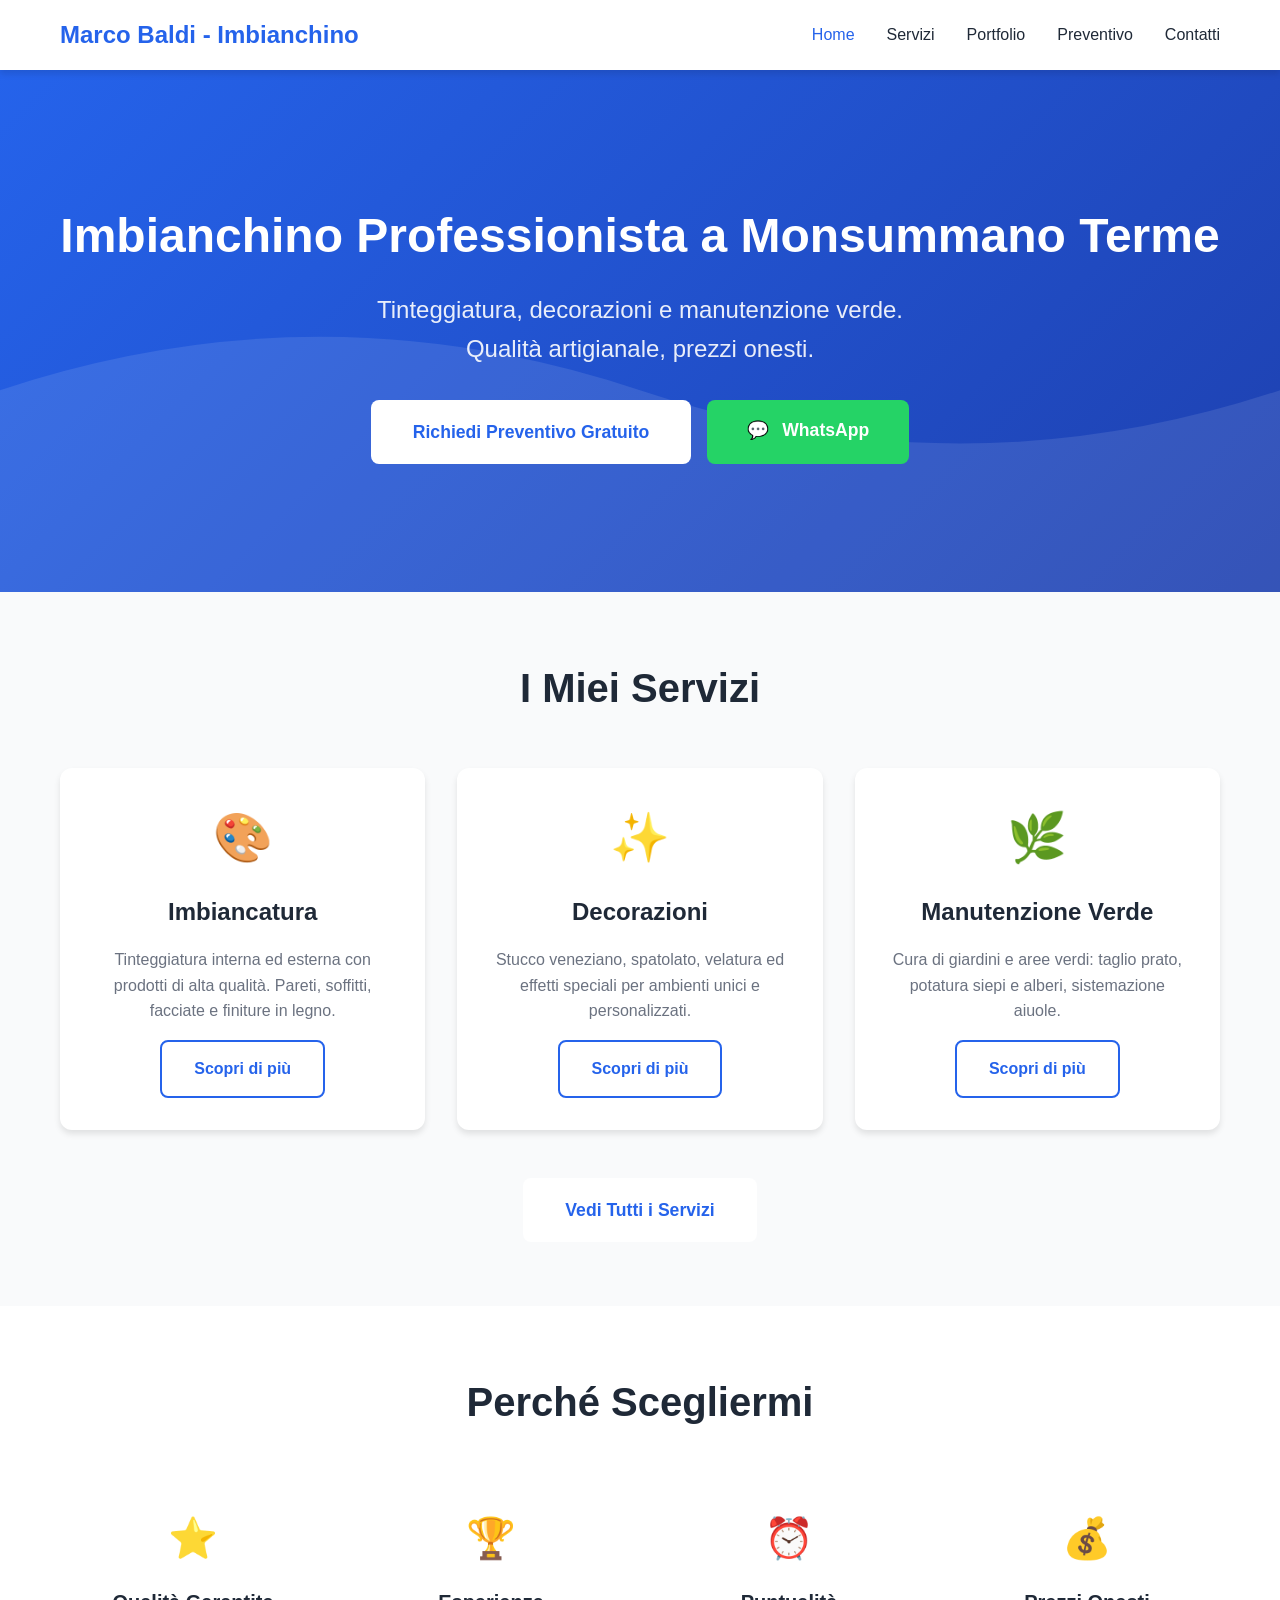
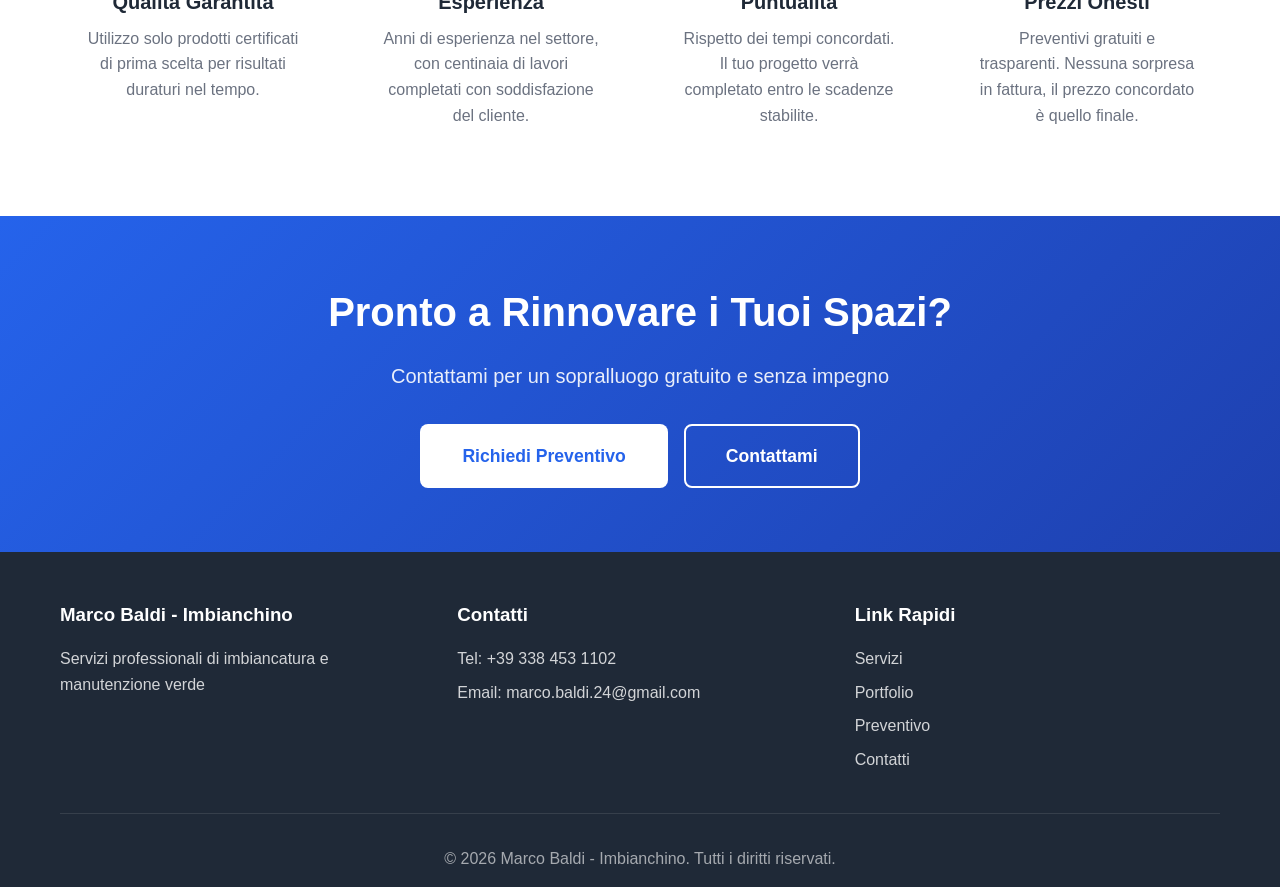
==== index.html @ b28af9c4 "Add files via upload" ====
<!DOCTYPE html>
<html lang="it">
<head>
    <script async src="https://www.googletagmanager.com/gtag/js?id=G-X4EQ93HGVP"></script>
    <script>
        window.dataLayer = window.dataLayer || [];
        function gtag(){dataLayer.push(arguments);}
        gtag('js', new Date());
        gtag('config', 'G-X4EQ93HGVP');
    </script>
    <meta charset="UTF-8">
    <meta name="viewport" content="width=device-width, initial-scale=1.0">
    <title>Marco Baldi - Imbianchino Professionista | Monsummano Terme</title>
    <meta name="description" content="Imbianchino professionista a Monsummano Terme e provincia di Pistoia. Tinteggiatura, decorazioni e manutenzione verde. Preventivo gratuito.">
    <link rel="stylesheet" href="style.css">
</head>
<body>
    <!-- Header/Navbar -->
    <header class="header">
        <nav class="navbar">
            <div class="container">
                <div class="nav-brand">
                    <h1>Marco Baldi - Imbianchino</h1>
                </div>
                <button class="nav-toggle" id="navToggle">
                    <span></span>
                    <span></span>
                    <span></span>
                </button>
                <ul class="nav-menu" id="navMenu">
                    <li><a href="index.html" class="active">Home</a></li>
                    <li><a href="servizi.html">Servizi</a></li>
                    <li><a href="portfolio.html">Portfolio</a></li>
                    <li><a href="preventivo.html">Preventivo</a></li>
                    <li><a href="contatti.html">Contatti</a></li>
                </ul>
            </div>
        </nav>
    </header>

    <!-- Hero Section -->
    <section class="hero">
        <div class="hero-overlay"></div>
        <div class="container">
            <div class="hero-content">
                <h1 class="hero-title">Imbianchino Professionista a Monsummano Terme</h1>
                <p class="hero-subtitle">Tinteggiatura, decorazioni e manutenzione verde.<br>Qualità artigianale, prezzi onesti.</p>
                <div class="hero-buttons">
                    <a href="preventivo.html" class="btn btn-primary btn-large">Richiedi Preventivo Gratuito</a>
                    <a href="https://wa.me/393384531102" class="btn btn-whatsapp btn-large" target="_blank">
                        <span class="whatsapp-icon">💬</span> WhatsApp
                    </a>
                </div>
            </div>
        </div>
    </section>

    <!-- Services Preview -->
    <section class="services-preview">
        <div class="container">
            <h2 class="section-title">I Miei Servizi</h2>
            <div class="services-grid">
                <div class="service-card">
                    <div class="service-icon">🎨</div>
                    <h3>Imbiancatura</h3>
                    <p>Tinteggiatura interna ed esterna con prodotti di alta qualità. Pareti, soffitti, facciate e finiture in legno.</p>
                    <a href="servizi.html#imbiancatura" class="btn btn-outline" style="margin-top: 1rem;">Scopri di più</a>
                </div>
                <div class="service-card">
                    <div class="service-icon">✨</div>
                    <h3>Decorazioni</h3>
                    <p>Stucco veneziano, spatolato, velatura ed effetti speciali per ambienti unici e personalizzati.</p>
                    <a href="servizi.html#decorazioni" class="btn btn-outline" style="margin-top: 1rem;">Scopri di più</a>
                </div>
                <div class="service-card">
                    <div class="service-icon">🌿</div>
                    <h3>Manutenzione Verde</h3>
                    <p>Cura di giardini e aree verdi: taglio prato, potatura siepi e alberi, sistemazione aiuole.</p>
                    <a href="servizi.html#verde" class="btn btn-outline" style="margin-top: 1rem;">Scopri di più</a>
                </div>
            </div>
            <div class="text-center">
                <a href="servizi.html" class="btn btn-primary btn-large">Vedi Tutti i Servizi</a>
            </div>
        </div>
    </section>

    <!-- Features / Perché Scegliermi -->
    <section>
        <div class="container">
            <h2 class="section-title">Perché Scegliermi</h2>
            <div class="features-grid">
                <div class="feature">
                    <div class="feature-icon">⭐</div>
                    <h3>Qualità Garantita</h3>
                    <p>Utilizzo solo prodotti certificati di prima scelta per risultati duraturi nel tempo.</p>
                </div>
                <div class="feature">
                    <div class="feature-icon">🏆</div>
                    <h3>Esperienza</h3>
                    <p>Anni di esperienza nel settore, con centinaia di lavori completati con soddisfazione del cliente.</p>
                </div>
                <div class="feature">
                    <div class="feature-icon">⏰</div>
                    <h3>Puntualità</h3>
                    <p>Rispetto dei tempi concordati. Il tuo progetto verrà completato entro le scadenze stabilite.</p>
                </div>
                <div class="feature">
                    <div class="feature-icon">💰</div>
                    <h3>Prezzi Onesti</h3>
                    <p>Preventivi gratuiti e trasparenti. Nessuna sorpresa in fattura, il prezzo concordato è quello finale.</p>
                </div>
            </div>
        </div>
    </section>

    <!-- CTA Section -->
    <section class="cta">
        <div class="container">
            <h2>Pronto a Rinnovare i Tuoi Spazi?</h2>
            <p>Contattami per un sopralluogo gratuito e senza impegno</p>
            <div class="cta-buttons">
                <a href="preventivo.html" class="btn btn-primary btn-large">Richiedi Preventivo</a>
                <a href="contatti.html" class="btn btn-secondary btn-large">Contattami</a>
            </div>
        </div>
    </section>

    <!-- Footer -->
    <footer class="footer">
        <div class="container">
            <div class="footer-content">
                <div class="footer-section">
                    <h3>Marco Baldi - Imbianchino</h3>
                    <p>Servizi professionali di imbiancatura e manutenzione verde</p>
                </div>
                <div class="footer-section">
                    <h3>Contatti</h3>
                    <p>Tel: <a href="tel:+393384531102">+39 338 453 1102</a></p>
                    <p>Email: <a href="mailto:marco.baldi.24@gmail.com">marco.baldi.24@gmail.com</a></p>
                </div>
                <div class="footer-section">
                    <h3>Link Rapidi</h3>
                    <ul>
                        <li><a href="servizi.html">Servizi</a></li>
                        <li><a href="portfolio.html">Portfolio</a></li>
                        <li><a href="preventivo.html">Preventivo</a></li>
                        <li><a href="contatti.html">Contatti</a></li>
                    </ul>
                </div>
            </div>
            <div class="footer-bottom">
                <p>&copy; 2026 Marco Baldi - Imbianchino. Tutti i diritti riservati.</p>
            </div>
        </div>
    </footer>

    <script src="script.js"></script>
</body>
</html>
---- style.css ----
/* Reset e Base */
* {
    margin: 0;
    padding: 0;
    box-sizing: border-box;
}

:root {
    --primary-color: #2563eb;
    --secondary-color: #10b981;
    --dark: #1f2937;
    --light: #f9fafb;
    --gray: #6b7280;
    --white: #ffffff;
    --shadow: 0 4px 6px rgba(0, 0, 0, 0.1);
    --shadow-lg: 0 10px 25px rgba(0, 0, 0, 0.15);
}

body {
    font-family: -apple-system, BlinkMacSystemFont, 'Segoe UI', Roboto, Oxygen, Ubuntu, Cantarell, sans-serif;
    line-height: 1.6;
    color: var(--dark);
    background-color: var(--white);
}

.container {
    max-width: 1200px;
    margin: 0 auto;
    padding: 0 20px;
}

/* Header & Navbar */
.header {
    background-color: var(--white);
    box-shadow: var(--shadow);
    position: sticky;
    top: 0;
    z-index: 1000;
}

.navbar {
    padding: 1rem 0;
}

.navbar .container {
    display: flex;
    justify-content: space-between;
    align-items: center;
}

.nav-brand h1 {
    font-size: 1.5rem;
    color: var(--primary-color);
}

.nav-menu {
    display: flex;
    list-style: none;
    gap: 2rem;
}

.nav-menu a {
    text-decoration: none;
    color: var(--dark);
    font-weight: 500;
    transition: color 0.3s;
}

.nav-menu a:hover,
.nav-menu a.active {
    color: var(--primary-color);
}

.nav-toggle {
    display: none;
    flex-direction: column;
    background: none;
    border: none;
    cursor: pointer;
    padding: 0;
}

.nav-toggle span {
    width: 25px;
    height: 3px;
    background-color: var(--dark);
    margin: 3px 0;
    transition: 0.3s;
}

/* Hero Section */
.hero {
    position: relative;
    background: linear-gradient(135deg, var(--primary-color) 0%, #1e40af 100%);
    color: var(--white);
    padding: 8rem 0;
    text-align: center;
}

.hero-overlay {
    position: absolute;
    top: 0;
    left: 0;
    right: 0;
    bottom: 0;
    background: url('data:image/svg+xml,<svg xmlns="http://www.w3.org/2000/svg" viewBox="0 0 1200 600"><path d="M0,300 Q300,200 600,300 T1200,300 L1200,600 L0,600 Z" fill="rgba(255,255,255,0.1)"/></svg>');
    background-size: cover;
}

.hero-content {
    position: relative;
    z-index: 1;
}

.hero-title {
    font-size: 3rem;
    margin-bottom: 1rem;
    font-weight: 700;
}

.hero-subtitle {
    font-size: 1.5rem;
    margin-bottom: 2rem;
    opacity: 0.9;
}

.hero-buttons {
    display: flex;
    gap: 1rem;
    justify-content: center;
    flex-wrap: wrap;
}

/* Buttons */
.btn {
    display: inline-block;
    padding: 0.875rem 2rem;
    border-radius: 8px;
    text-decoration: none;
    font-weight: 600;
    transition: all 0.3s;
    border: 2px solid transparent;
    cursor: pointer;
    font-size: 1rem;
}

.btn-primary {
    background-color: var(--white);
    color: var(--primary-color);
}

.btn-primary:hover {
    transform: translateY(-2px);
    box-shadow: var(--shadow-lg);
}

.btn-secondary {
    background-color: transparent;
    color: var(--white);
    border-color: var(--white);
}

.btn-secondary:hover {
    background-color: var(--white);
    color: var(--primary-color);
}

.btn-outline {
    background-color: transparent;
    color: var(--primary-color);
    border-color: var(--primary-color);
}

.btn-outline:hover {
    background-color: var(--primary-color);
    color: var(--white);
}

.btn-whatsapp {
    background-color: #25d366;
    color: var(--white);
    border: none;
}

.btn-whatsapp:hover {
    background-color: #20ba5a;
    transform: translateY(-2px);
}

.btn-large {
    padding: 1rem 2.5rem;
    font-size: 1.1rem;
}

.whatsapp-icon {
    margin-right: 0.5rem;
}

/* Sections */
section {
    padding: 4rem 0;
}

.section-title {
    text-align: center;
    font-size: 2.5rem;
    margin-bottom: 3rem;
    color: var(--dark);
}

/* Services Preview */
.services-preview {
    background-color: var(--light);
}

.services-grid {
    display: grid;
    grid-template-columns: repeat(auto-fit, minmax(280px, 1fr));
    gap: 2rem;
    margin-bottom: 3rem;
}

.service-card {
    background-color: var(--white);
    padding: 2rem;
    border-radius: 12px;
    text-align: center;
    box-shadow: var(--shadow);
    transition: transform 0.3s, box-shadow 0.3s;
}

.service-card:hover {
    transform: translateY(-5px);
    box-shadow: var(--shadow-lg);
}

.service-icon {
    font-size: 3rem;
    margin-bottom: 1rem;
}

.service-card h3 {
    font-size: 1.5rem;
    margin-bottom: 1rem;
    color: var(--dark);
}

.service-card p {
    color: var(--gray);
}

/* Features Grid */
.features-grid {
    display: grid;
    grid-template-columns: repeat(auto-fit, minmax(250px, 1fr));
    gap: 2rem;
}

.feature {
    text-align: center;
    padding: 1.5rem;
}

.feature-icon {
    font-size: 2.5rem;
    color: var(--secondary-color);
    margin-bottom: 1rem;
}

.feature h3 {
    font-size: 1.25rem;
    margin-bottom: 0.5rem;
}

.feature p {
    color: var(--gray);
}

/* CTA Section */
.cta {
    background: linear-gradient(135deg, var(--primary-color) 0%, #1e40af 100%);
    color: var(--white);
    text-align: center;
}

.cta h2 {
    font-size: 2.5rem;
    margin-bottom: 1rem;
}

.cta p {
    font-size: 1.25rem;
    margin-bottom: 2rem;
    opacity: 0.9;
}

.cta-buttons {
    display: flex;
    gap: 1rem;
    justify-content: center;
    flex-wrap: wrap;
}

/* Footer */
.footer {
    background-color: var(--dark);
    color: var(--white);
    padding: 3rem 0 1rem;
}

.footer-content {
    display: grid;
    grid-template-columns: repeat(auto-fit, minmax(250px, 1fr));
    gap: 2rem;
    margin-bottom: 2rem;
}

.footer-section h3 {
    margin-bottom: 1rem;
    color: var(--white);
}

.footer-section p {
    color: rgba(255, 255, 255, 0.8);
    margin-bottom: 0.5rem;
}

.footer-section a {
    color: rgba(255, 255, 255, 0.8);
    text-decoration: none;
    transition: color 0.3s;
}

.footer-section a:hover {
    color: var(--white);
}

.footer-section ul {
    list-style: none;
}

.footer-section ul li {
    margin-bottom: 0.5rem;
}

.footer-bottom {
    text-align: center;
    padding-top: 2rem;
    border-top: 1px solid rgba(255, 255, 255, 0.1);
    color: rgba(255, 255, 255, 0.6);
}

/* Utility Classes */
.text-center {
    text-align: center;
}

/* Responsive */
@media (max-width: 768px) {
    .nav-menu {
        position: fixed;
        left: -100%;
        top: 70px;
        flex-direction: column;
        background-color: var(--white);
        width: 100%;
        text-align: center;
        transition: 0.3s;
        box-shadow: var(--shadow);
        padding: 2rem 0;
    }

    .nav-menu.active {
        left: 0;
    }

    .nav-toggle {
        display: flex;
    }

    .hero-title {
        font-size: 2rem;
    }

    .hero-subtitle {
        font-size: 1.2rem;
    }

    .section-title {
        font-size: 2rem;
    }

    .hero {
        padding: 4rem 0;
    }

    .services-grid,
    .features-grid {
        grid-template-columns: 1fr;
    }
}
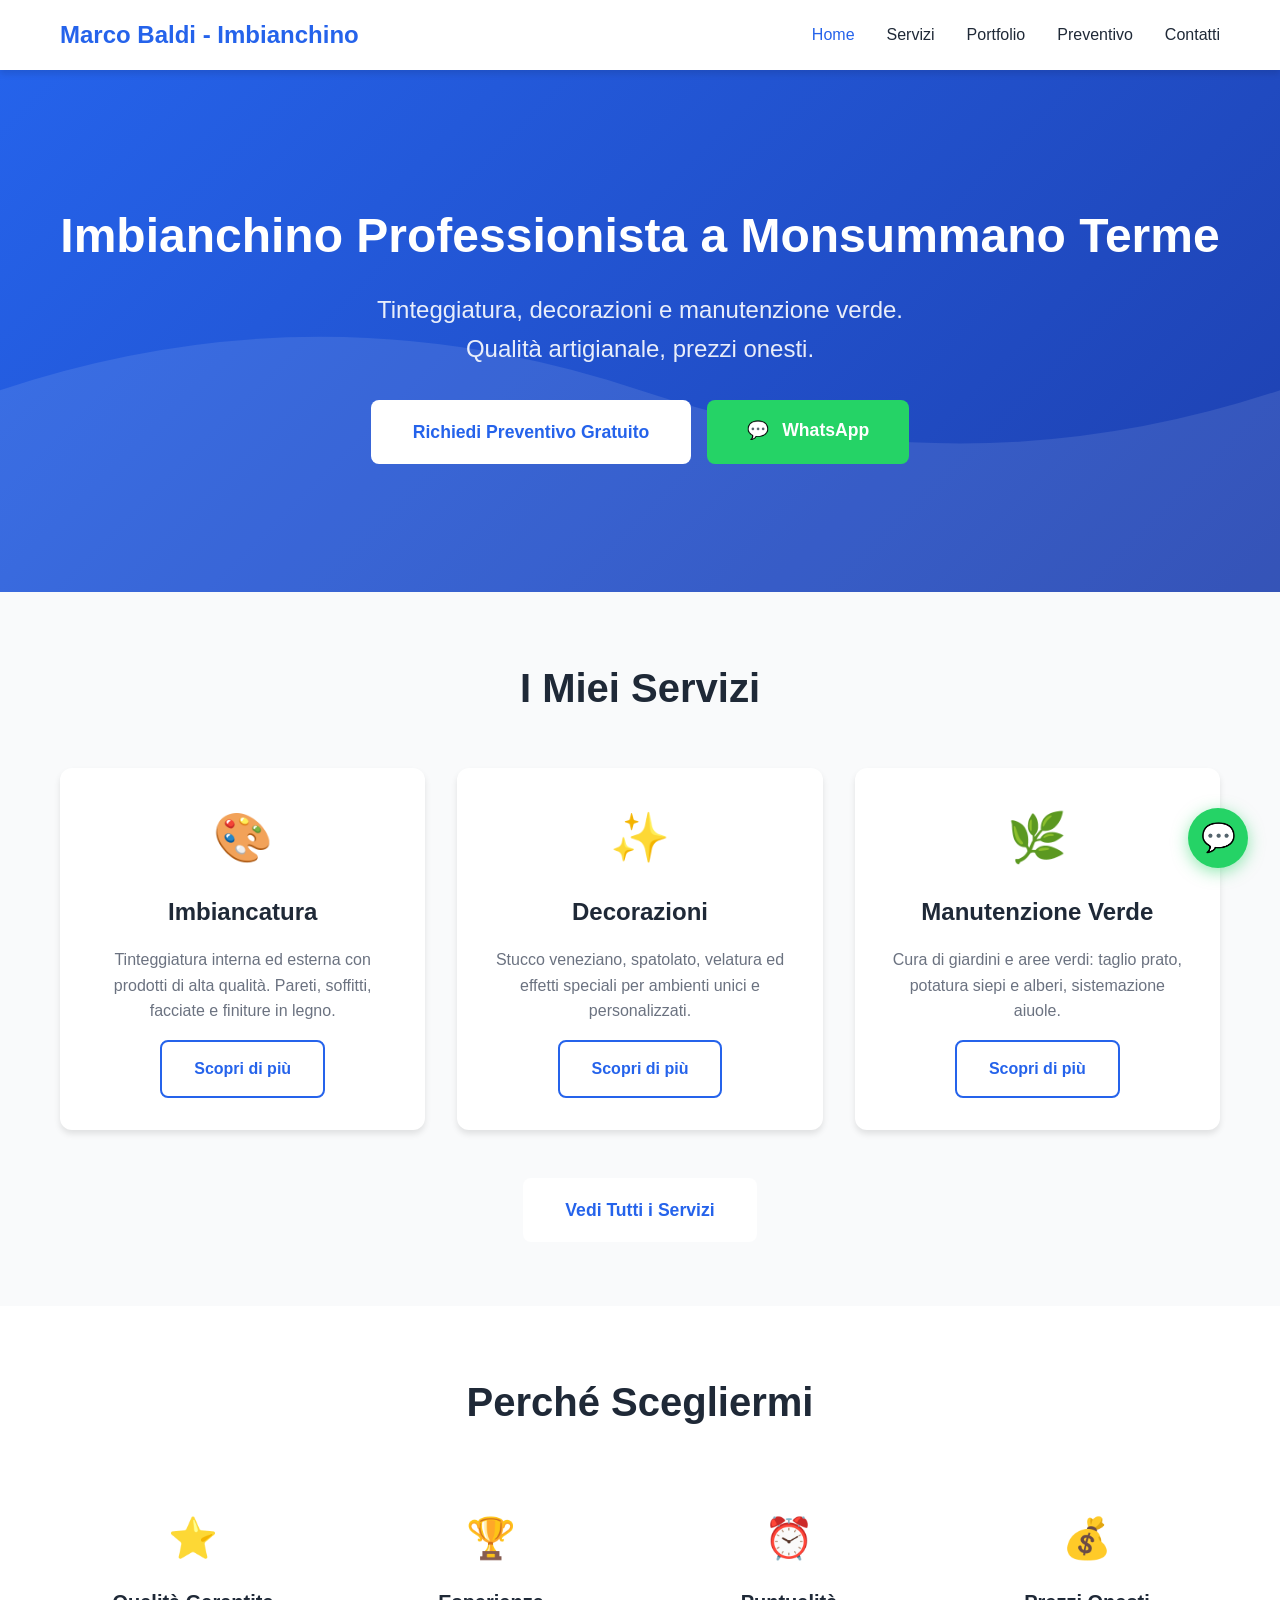
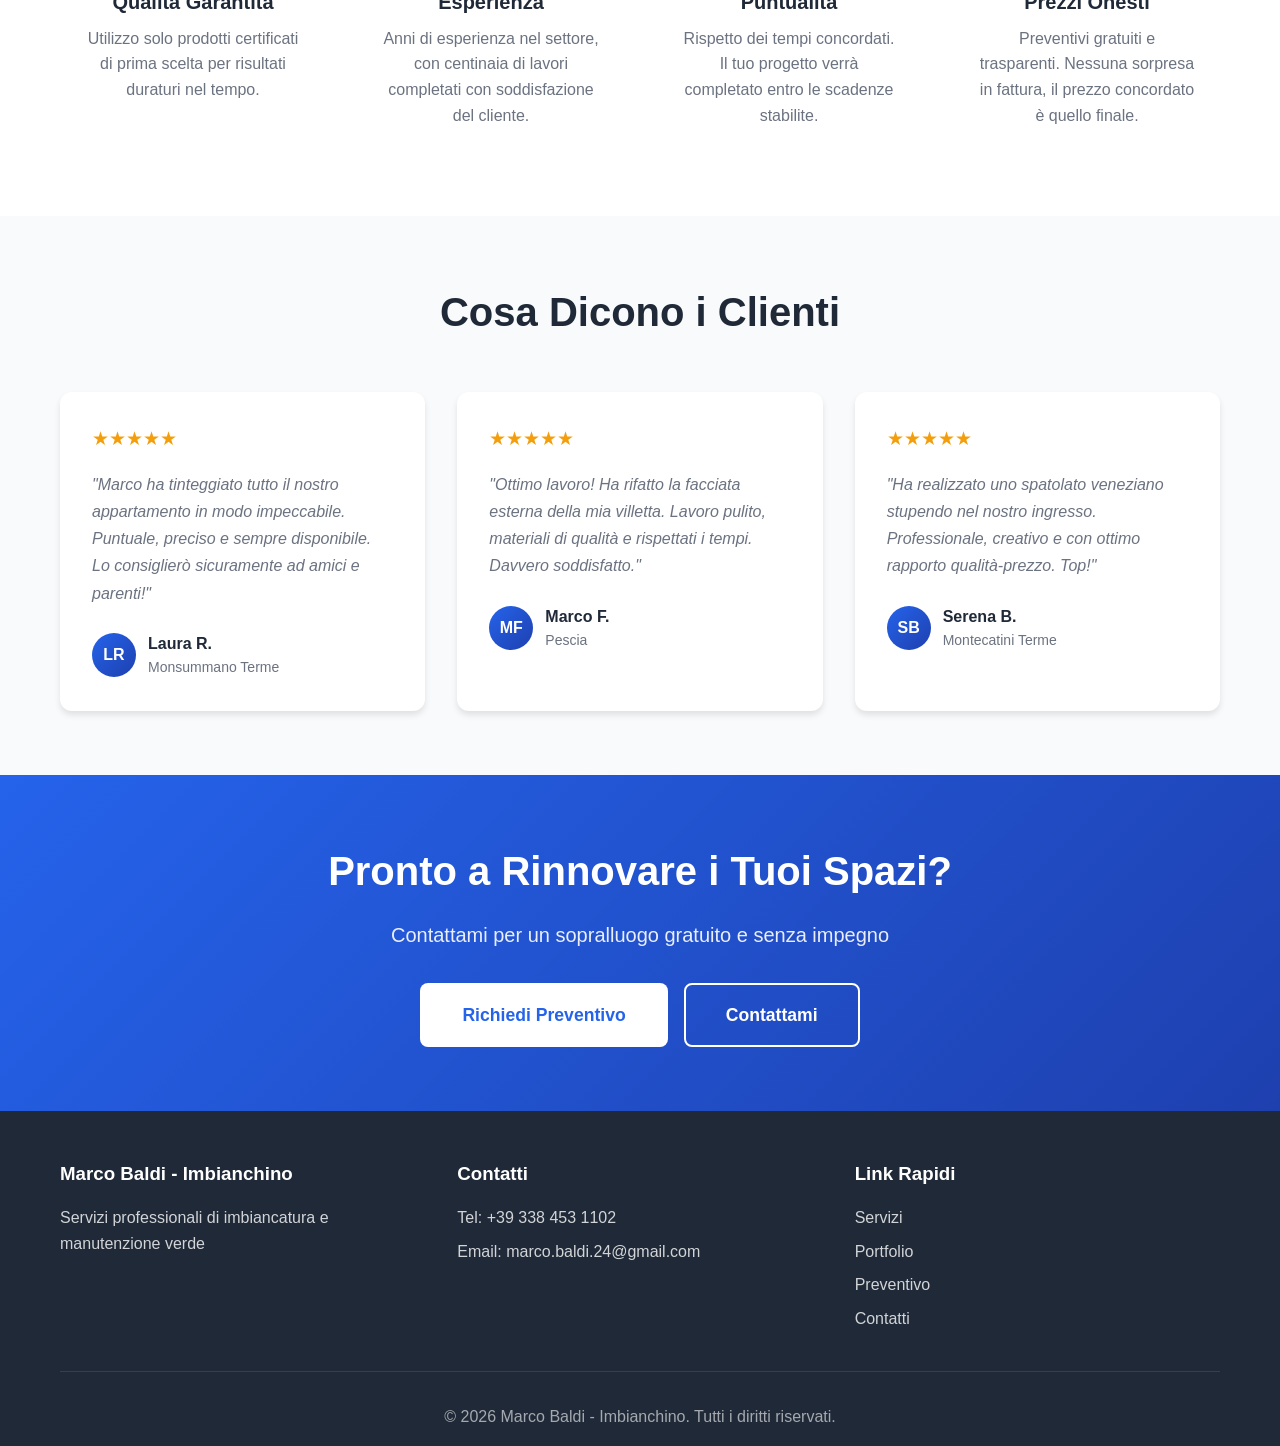
==== commit 2ce1d45f: "Improve code quality and implement website enhancements Co-authored-by: Mescal0 <8352988+Mescal0@use" ====
--- a/index.html
+++ b/index.html
@@ -8,16 +8,75 @@
         gtag('js', new Date());
         gtag('config', 'G-X4EQ93HGVP');
     </script>
+    <!-- Google Tag Manager -->
+    <script>(function(w,d,s,l,i){w[l]=w[l]||[];w[l].push({'gtm.start':
+    new Date().getTime(),event:'gtm.js'});var f=d.getElementsByTagName(s)[0],
+    j=d.createElement(s),dl=l!='dataLayer'?'&l='+l:'';j.async=true;j.src=
+    'https://www.googletagmanager.com/gtm.js?id='+i+dl;f.parentNode.insertBefore(j,f);
+    })(window,document,'script','dataLayer','GT-P8QQXMKH');</script>
+    <!-- End Google Tag Manager -->
     <meta charset="UTF-8">
     <meta name="viewport" content="width=device-width, initial-scale=1.0">
     <title>Marco Baldi - Imbianchino Professionista | Monsummano Terme</title>
     <meta name="description" content="Imbianchino professionista a Monsummano Terme e provincia di Pistoia. Tinteggiatura, decorazioni e manutenzione verde. Preventivo gratuito.">
+    <!-- Open Graph -->
+    <meta property="og:type" content="website">
+    <meta property="og:title" content="Marco Baldi - Imbianchino Professionista | Monsummano Terme">
+    <meta property="og:description" content="Imbianchino professionista a Monsummano Terme e provincia di Pistoia. Tinteggiatura, decorazioni e manutenzione verde. Preventivo gratuito.">
+    <meta property="og:url" content="https://marco-imbianchino.pages.dev/">
+    <meta property="og:site_name" content="Marco Baldi Imbianchino">
+    <meta name="twitter:card" content="summary">
+    <meta name="twitter:title" content="Marco Baldi - Imbianchino Professionista | Monsummano Terme">
+    <meta name="twitter:description" content="Imbianchino professionista a Monsummano Terme. Preventivo gratuito.">
+    <link rel="canonical" href="https://marco-imbianchino.pages.dev/">
     <link rel="stylesheet" href="style.css">
+    <!-- Schema.org LocalBusiness -->
+    <script type="application/ld+json">
+    {
+      "@context": "https://schema.org",
+      "@type": "LocalBusiness",
+      "name": "Marco Baldi - Imbianchino",
+      "description": "Servizi professionali di imbiancatura, decorazioni e manutenzione verde a Monsummano Terme e provincia di Pistoia.",
+      "telephone": "+393384531102",
+      "email": "marco.baldi.24@gmail.com",
+      "url": "https://marco-imbianchino.pages.dev/",
+      "areaServed": {
+        "@type": "AdministrativeArea",
+        "name": "Provincia di Pistoia"
+      },
+      "address": {
+        "@type": "PostalAddress",
+        "addressLocality": "Monsummano Terme",
+        "addressRegion": "PT",
+        "addressCountry": "IT"
+      },
+      "openingHoursSpecification": [
+        {
+          "@type": "OpeningHoursSpecification",
+          "dayOfWeek": ["Monday","Tuesday","Wednesday","Thursday","Friday"],
+          "opens": "08:00",
+          "closes": "19:00"
+        },
+        {
+          "@type": "OpeningHoursSpecification",
+          "dayOfWeek": "Saturday",
+          "opens": "09:00",
+          "closes": "13:00"
+        }
+      ],
+      "priceRange": "€€",
+      "sameAs": []
+    }
+    </script>
 </head>
 <body>
+    <!-- Google Tag Manager (noscript) -->
+    <noscript><iframe src="https://www.googletagmanager.com/ns.html?id=GT-P8QQXMKH"
+    height="0" width="0" style="display:none;visibility:hidden"></iframe></noscript>
+    <!-- End Google Tag Manager (noscript) -->
     <!-- Header/Navbar -->
     <header class="header">
-        <nav class="navbar">
+        <nav class="navbar" aria-label="Navigazione principale">
             <div class="container">
                 <div class="nav-brand">
                     <h1>Marco Baldi - Imbianchino</h1>
@@ -27,7 +86,7 @@
                     <span></span>
                     <span></span>
                 </button>
-                <ul class="nav-menu" id="navMenu">
+                <ul class="nav-menu" id="navMenu" role="list">
                     <li><a href="index.html" class="active">Home</a></li>
                     <li><a href="servizi.html">Servizi</a></li>
                     <li><a href="portfolio.html">Portfolio</a></li>
@@ -47,7 +106,7 @@
                 <p class="hero-subtitle">Tinteggiatura, decorazioni e manutenzione verde.<br>Qualità artigianale, prezzi onesti.</p>
                 <div class="hero-buttons">
                     <a href="preventivo.html" class="btn btn-primary btn-large">Richiedi Preventivo Gratuito</a>
-                    <a href="https://wa.me/393384531102" class="btn btn-whatsapp btn-large" target="_blank">
+                    <a href="https://wa.me/393384531102" class="btn btn-whatsapp btn-large" target="_blank" rel="noopener noreferrer">
                         <span class="whatsapp-icon">💬</span> WhatsApp
                     </a>
                 </div>
@@ -60,19 +119,19 @@
         <div class="container">
             <h2 class="section-title">I Miei Servizi</h2>
             <div class="services-grid">
-                <div class="service-card">
+                <div class="service-card fade-in">
                     <div class="service-icon">🎨</div>
                     <h3>Imbiancatura</h3>
                     <p>Tinteggiatura interna ed esterna con prodotti di alta qualità. Pareti, soffitti, facciate e finiture in legno.</p>
                     <a href="servizi.html#imbiancatura" class="btn btn-outline" style="margin-top: 1rem;">Scopri di più</a>
                 </div>
-                <div class="service-card">
+                <div class="service-card fade-in">
                     <div class="service-icon">✨</div>
                     <h3>Decorazioni</h3>
                     <p>Stucco veneziano, spatolato, velatura ed effetti speciali per ambienti unici e personalizzati.</p>
                     <a href="servizi.html#decorazioni" class="btn btn-outline" style="margin-top: 1rem;">Scopri di più</a>
                 </div>
-                <div class="service-card">
+                <div class="service-card fade-in">
                     <div class="service-icon">🌿</div>
                     <h3>Manutenzione Verde</h3>
                     <p>Cura di giardini e aree verdi: taglio prato, potatura siepi e alberi, sistemazione aiuole.</p>
@@ -90,25 +149,67 @@
         <div class="container">
             <h2 class="section-title">Perché Scegliermi</h2>
             <div class="features-grid">
-                <div class="feature">
+                <div class="feature fade-in">
                     <div class="feature-icon">⭐</div>
                     <h3>Qualità Garantita</h3>
                     <p>Utilizzo solo prodotti certificati di prima scelta per risultati duraturi nel tempo.</p>
                 </div>
-                <div class="feature">
+                <div class="feature fade-in">
                     <div class="feature-icon">🏆</div>
                     <h3>Esperienza</h3>
                     <p>Anni di esperienza nel settore, con centinaia di lavori completati con soddisfazione del cliente.</p>
                 </div>
-                <div class="feature">
+                <div class="feature fade-in">
                     <div class="feature-icon">⏰</div>
                     <h3>Puntualità</h3>
                     <p>Rispetto dei tempi concordati. Il tuo progetto verrà completato entro le scadenze stabilite.</p>
                 </div>
-                <div class="feature">
+                <div class="feature fade-in">
                     <div class="feature-icon">💰</div>
                     <h3>Prezzi Onesti</h3>
                     <p>Preventivi gratuiti e trasparenti. Nessuna sorpresa in fattura, il prezzo concordato è quello finale.</p>
+                </div>
+            </div>
+        </div>
+    </section>
+
+    <!-- Testimonials -->
+    <section class="testimonials">
+        <div class="container">
+            <h2 class="section-title">Cosa Dicono i Clienti</h2>
+            <div class="testimonials-grid">
+                <div class="testimonial-card fade-in">
+                    <div class="testimonial-stars">★★★★★</div>
+                    <p class="testimonial-text">"Marco ha tinteggiato tutto il nostro appartamento in modo impeccabile. Puntuale, preciso e sempre disponibile. Lo consiglierò sicuramente ad amici e parenti!"</p>
+                    <div class="testimonial-author">
+                        <div class="testimonial-avatar">LR</div>
+                        <div>
+                            <div class="testimonial-name">Laura R.</div>
+                            <div class="testimonial-location">Monsummano Terme</div>
+                        </div>
+                    </div>
+                </div>
+                <div class="testimonial-card fade-in">
+                    <div class="testimonial-stars">★★★★★</div>
+                    <p class="testimonial-text">"Ottimo lavoro! Ha rifatto la facciata esterna della mia villetta. Lavoro pulito, materiali di qualità e rispettati i tempi. Davvero soddisfatto."</p>
+                    <div class="testimonial-author">
+                        <div class="testimonial-avatar">MF</div>
+                        <div>
+                            <div class="testimonial-name">Marco F.</div>
+                            <div class="testimonial-location">Pescia</div>
+                        </div>
+                    </div>
+                </div>
+                <div class="testimonial-card fade-in">
+                    <div class="testimonial-stars">★★★★★</div>
+                    <p class="testimonial-text">"Ha realizzato uno spatolato veneziano stupendo nel nostro ingresso. Professionale, creativo e con ottimo rapporto qualità-prezzo. Top!"</p>
+                    <div class="testimonial-author">
+                        <div class="testimonial-avatar">SB</div>
+                        <div>
+                            <div class="testimonial-name">Serena B.</div>
+                            <div class="testimonial-location">Montecatini Terme</div>
+                        </div>
+                    </div>
                 </div>
             </div>
         </div>
@@ -155,6 +256,15 @@
         </div>
     </footer>
 
+    <!-- Floating WhatsApp Button -->
+    <a href="https://wa.me/393384531102" class="floating-whatsapp" target="_blank" rel="noopener noreferrer" aria-label="Contattaci su WhatsApp">
+        💬
+        <span class="floating-whatsapp-tooltip">Scrivimi su WhatsApp</span>
+    </a>
+
+    <!-- Scroll to top -->
+    <button class="scroll-top" id="scrollTop" aria-label="Torna in cima">↑</button>
+
     <script src="script.js"></script>
 </body>
-</html>
+</html>
--- a/style.css
+++ b/style.css
@@ -14,6 +14,13 @@
     --white: #ffffff;
     --shadow: 0 4px 6px rgba(0, 0, 0, 0.1);
     --shadow-lg: 0 10px 25px rgba(0, 0, 0, 0.15);
+    --transition: 0.3s ease;
+}
+
+/* Accessibility: focus */
+:focus-visible {
+    outline: 3px solid var(--primary-color);
+    outline-offset: 2px;
 }
 
 body {
@@ -399,3 +406,649 @@
         grid-template-columns: 1fr;
     }
 }
+
+/* ========================
+   Page Header (shared across inner pages)
+   ======================== */
+.page-header {
+    background: linear-gradient(135deg, var(--primary-color) 0%, #1e40af 100%);
+    color: var(--white);
+    padding: 4rem 0;
+    text-align: center;
+    margin-bottom: 3rem;
+}
+
+.page-header h1 {
+    font-size: 2.5rem;
+    margin-bottom: 1rem;
+}
+
+.page-header p {
+    font-size: 1.2rem;
+    opacity: 0.9;
+}
+
+/* ========================
+   Fade-in animation (IntersectionObserver)
+   ======================== */
+.fade-in {
+    opacity: 0;
+    transform: translateY(24px);
+    transition: opacity 0.6s ease, transform 0.6s ease;
+}
+
+.fade-in.visible {
+    opacity: 1;
+    transform: translateY(0);
+}
+
+/* ========================
+   Testimonials
+   ======================== */
+.testimonials {
+    background-color: var(--light);
+}
+
+.testimonials-grid {
+    display: grid;
+    grid-template-columns: repeat(auto-fit, minmax(280px, 1fr));
+    gap: 2rem;
+}
+
+.testimonial-card {
+    background-color: var(--white);
+    padding: 2rem;
+    border-radius: 12px;
+    box-shadow: var(--shadow);
+    position: relative;
+}
+
+.testimonial-stars {
+    color: #f59e0b;
+    font-size: 1.2rem;
+    margin-bottom: 1rem;
+}
+
+.testimonial-text {
+    color: var(--gray);
+    font-style: italic;
+    line-height: 1.7;
+    margin-bottom: 1.5rem;
+}
+
+.testimonial-author {
+    display: flex;
+    align-items: center;
+    gap: 0.75rem;
+}
+
+.testimonial-avatar {
+    width: 44px;
+    height: 44px;
+    border-radius: 50%;
+    background: linear-gradient(135deg, var(--primary-color) 0%, #1e40af 100%);
+    display: flex;
+    align-items: center;
+    justify-content: center;
+    color: var(--white);
+    font-weight: 700;
+    font-size: 1rem;
+    flex-shrink: 0;
+}
+
+.testimonial-name {
+    font-weight: 600;
+    color: var(--dark);
+}
+
+.testimonial-location {
+    font-size: 0.875rem;
+    color: var(--gray);
+}
+
+/* ========================
+   Floating WhatsApp Button
+   ======================== */
+.floating-whatsapp {
+    position: fixed;
+    bottom: 2rem;
+    right: 2rem;
+    background-color: #25d366;
+    color: var(--white);
+    width: 60px;
+    height: 60px;
+    border-radius: 50%;
+    display: flex;
+    align-items: center;
+    justify-content: center;
+    text-decoration: none;
+    font-size: 1.75rem;
+    box-shadow: 0 4px 16px rgba(37, 211, 102, 0.5);
+    z-index: 999;
+    transition: transform var(--transition), box-shadow var(--transition);
+    animation: pulse-wa 2.5s infinite;
+}
+
+.floating-whatsapp:hover {
+    transform: scale(1.12);
+    box-shadow: 0 6px 24px rgba(37, 211, 102, 0.65);
+    animation: none;
+}
+
+.floating-whatsapp-tooltip {
+    position: absolute;
+    right: 70px;
+    background-color: var(--dark);
+    color: var(--white);
+    padding: 0.4rem 0.8rem;
+    border-radius: 6px;
+    font-size: 0.85rem;
+    white-space: nowrap;
+    opacity: 0;
+    pointer-events: none;
+    transition: opacity var(--transition);
+}
+
+.floating-whatsapp:hover .floating-whatsapp-tooltip {
+    opacity: 1;
+}
+
+@keyframes pulse-wa {
+    0%, 100% { box-shadow: 0 4px 16px rgba(37, 211, 102, 0.5); }
+    50% { box-shadow: 0 4px 28px rgba(37, 211, 102, 0.8); }
+}
+
+/* ========================
+   Scroll-to-top Button
+   ======================== */
+.scroll-top {
+    position: fixed;
+    bottom: 5.5rem;
+    right: 2rem;
+    background-color: var(--primary-color);
+    color: var(--white);
+    width: 44px;
+    height: 44px;
+    border-radius: 50%;
+    border: none;
+    cursor: pointer;
+    font-size: 1.2rem;
+    display: flex;
+    align-items: center;
+    justify-content: center;
+    box-shadow: var(--shadow);
+    opacity: 0;
+    transform: translateY(10px);
+    pointer-events: none;
+    transition: opacity var(--transition), transform var(--transition);
+    z-index: 998;
+}
+
+.scroll-top.visible {
+    opacity: 1;
+    transform: translateY(0);
+    pointer-events: auto;
+}
+
+.scroll-top:hover {
+    background-color: #1e40af;
+}
+
+/* ========================
+   Service Detail (servizi.html)
+   ======================== */
+.service-detail {
+    background-color: var(--white);
+    padding: 3rem;
+    margin-bottom: 3rem;
+    border-radius: 12px;
+    box-shadow: var(--shadow);
+}
+
+.service-detail h2 {
+    color: var(--primary-color);
+    margin-bottom: 1.5rem;
+    font-size: 2rem;
+}
+
+.service-detail h3 {
+    color: var(--dark);
+    margin-top: 1.5rem;
+    margin-bottom: 1rem;
+    font-size: 1.5rem;
+}
+
+.service-detail ul {
+    list-style: none;
+    padding: 0;
+}
+
+.service-detail ul li {
+    padding: 0.5rem 0;
+    padding-left: 2rem;
+    position: relative;
+}
+
+.service-detail ul li::before {
+    content: "✓";
+    position: absolute;
+    left: 0;
+    color: var(--secondary-color);
+    font-weight: bold;
+    font-size: 1.2rem;
+}
+
+.service-detail p {
+    color: var(--gray);
+    line-height: 1.8;
+    margin-bottom: 1rem;
+}
+
+.price-info {
+    background-color: var(--light);
+    padding: 1.5rem;
+    border-radius: 8px;
+    margin-top: 2rem;
+    border-left: 4px solid var(--primary-color);
+}
+
+.price-info h4 {
+    color: var(--dark);
+    margin-bottom: 0.5rem;
+}
+
+/* ========================
+   Portfolio (portfolio.html)
+   ======================== */
+.portfolio-grid {
+    display: grid;
+    grid-template-columns: repeat(auto-fill, minmax(300px, 1fr));
+    gap: 2rem;
+    margin-bottom: 3rem;
+}
+
+.portfolio-item {
+    position: relative;
+    border-radius: 12px;
+    overflow: hidden;
+    box-shadow: var(--shadow);
+    transition: transform var(--transition), box-shadow var(--transition);
+    background-color: var(--light);
+    aspect-ratio: 4/3;
+}
+
+.portfolio-item:hover {
+    transform: translateY(-5px);
+    box-shadow: var(--shadow-lg);
+}
+
+.portfolio-image {
+    width: 100%;
+    height: 100%;
+    background: linear-gradient(135deg, #e0e7ff 0%, #dbeafe 100%);
+    display: flex;
+    align-items: center;
+    justify-content: center;
+}
+
+.portfolio-image img {
+    width: 100%;
+    height: 100%;
+    object-fit: cover;
+}
+
+.portfolio-overlay {
+    position: absolute;
+    bottom: 0;
+    left: 0;
+    right: 0;
+    background: linear-gradient(to top, rgba(0,0,0,0.8) 0%, transparent 100%);
+    color: var(--white);
+    padding: 1.5rem;
+    transform: translateY(100%);
+    transition: transform var(--transition);
+}
+
+.portfolio-item:hover .portfolio-overlay {
+    transform: translateY(0);
+}
+
+.portfolio-overlay h3 {
+    font-size: 1.25rem;
+    margin-bottom: 0.5rem;
+}
+
+.portfolio-overlay p {
+    font-size: 0.9rem;
+    opacity: 0.9;
+}
+
+.category-filter {
+    display: flex;
+    justify-content: center;
+    gap: 1rem;
+    margin-bottom: 3rem;
+    flex-wrap: wrap;
+}
+
+.filter-btn {
+    padding: 0.75rem 1.5rem;
+    border: 2px solid var(--primary-color);
+    background-color: transparent;
+    color: var(--primary-color);
+    border-radius: 25px;
+    cursor: pointer;
+    font-weight: 600;
+    transition: all var(--transition);
+}
+
+.filter-btn:hover,
+.filter-btn.active {
+    background-color: var(--primary-color);
+    color: var(--white);
+}
+
+.placeholder-note {
+    background-color: #fef3c7;
+    border-left: 4px solid #f59e0b;
+    padding: 1.5rem;
+    border-radius: 8px;
+    margin-bottom: 3rem;
+}
+
+.placeholder-note h3 {
+    color: #92400e;
+    margin-bottom: 0.5rem;
+}
+
+.placeholder-note p {
+    color: #78350f;
+}
+
+/* ========================
+   Contact Page (contatti.html)
+   ======================== */
+.contact-grid {
+    display: grid;
+    grid-template-columns: repeat(auto-fit, minmax(300px, 1fr));
+    gap: 3rem;
+    margin-bottom: 3rem;
+}
+
+.contact-info {
+    background-color: var(--white);
+    padding: 2rem;
+    border-radius: 12px;
+    box-shadow: var(--shadow);
+}
+
+.contact-item {
+    display: flex;
+    align-items: flex-start;
+    margin-bottom: 1.5rem;
+    padding: 1rem;
+    background-color: var(--light);
+    border-radius: 8px;
+}
+
+.contact-icon {
+    font-size: 2rem;
+    margin-right: 1rem;
+    min-width: 40px;
+}
+
+.contact-details h3 {
+    margin-bottom: 0.5rem;
+    color: var(--dark);
+}
+
+.contact-details p {
+    color: var(--gray);
+    margin: 0;
+}
+
+.contact-details a {
+    color: var(--primary-color);
+    text-decoration: none;
+    font-weight: 600;
+}
+
+.contact-details a:hover {
+    text-decoration: underline;
+}
+
+.contact-form {
+    background-color: var(--white);
+    padding: 2rem;
+    border-radius: 12px;
+    box-shadow: var(--shadow);
+}
+
+.contact-form h2 {
+    margin-bottom: 1.5rem;
+    color: var(--dark);
+}
+
+.orari-box {
+    background: linear-gradient(135deg, var(--secondary-color) 0%, #059669 100%);
+    color: var(--white);
+    padding: 1.5rem;
+    border-radius: 8px;
+    margin-top: 2rem;
+}
+
+.orari-box h3 {
+    margin-bottom: 1rem;
+}
+
+.orari-box p {
+    margin: 0.5rem 0;
+    opacity: 0.95;
+}
+
+/* ========================
+   Forms (shared between contatti.html and preventivo.html)
+   ======================== */
+.form-group {
+    margin-bottom: 1.5rem;
+}
+
+.form-group label {
+    display: block;
+    margin-bottom: 0.5rem;
+    font-weight: 600;
+    color: var(--dark);
+}
+
+.form-group input,
+.form-group select,
+.form-group textarea {
+    width: 100%;
+    padding: 0.875rem;
+    border: 2px solid #e5e7eb;
+    border-radius: 8px;
+    font-size: 1rem;
+    font-family: inherit;
+    transition: border-color var(--transition);
+}
+
+.form-group input:focus,
+.form-group select:focus,
+.form-group textarea:focus {
+    outline: none;
+    border-color: var(--primary-color);
+}
+
+.form-group textarea {
+    min-height: 150px;
+    resize: vertical;
+}
+
+.form-group small {
+    display: block;
+    margin-top: 0.25rem;
+    color: var(--gray);
+    font-size: 0.875rem;
+}
+
+.error-message {
+    color: #dc2626;
+    font-size: 0.875rem;
+    margin-top: 0.25rem;
+    display: none;
+}
+
+.success-message {
+    background-color: #d1fae5;
+    border-left: 4px solid var(--secondary-color);
+    padding: 1.5rem;
+    border-radius: 8px;
+    margin-bottom: 2rem;
+    display: none;
+}
+
+.success-message h3 {
+    color: #065f46;
+    margin-bottom: 0.5rem;
+}
+
+.success-message p {
+    color: #047857;
+}
+
+/* ========================
+   Preventivo Page (preventivo.html)
+   ======================== */
+.form-container {
+    max-width: 800px;
+    margin: 0 auto;
+    background-color: var(--white);
+    padding: 3rem;
+    border-radius: 12px;
+    box-shadow: var(--shadow-lg);
+}
+
+.form-section {
+    margin-bottom: 2rem;
+}
+
+.form-section h3 {
+    color: var(--primary-color);
+    margin-bottom: 1rem;
+    font-size: 1.5rem;
+}
+
+.form-group textarea.preventivo-textarea {
+    min-height: 120px;
+}
+
+.checkbox-group {
+    display: flex;
+    flex-direction: column;
+    gap: 0.75rem;
+}
+
+.checkbox-item {
+    display: flex;
+    align-items: center;
+}
+
+.checkbox-item input[type="checkbox"] {
+    width: auto;
+    margin-right: 0.75rem;
+    cursor: pointer;
+}
+
+.checkbox-item label {
+    margin-bottom: 0;
+    cursor: pointer;
+    font-weight: 400;
+}
+
+.estimate-box {
+    background: linear-gradient(135deg, var(--primary-color) 0%, #1e40af 100%);
+    color: var(--white);
+    padding: 2rem;
+    border-radius: 12px;
+    margin-bottom: 2rem;
+    text-align: center;
+}
+
+.estimate-box h3 {
+    margin-bottom: 1rem;
+    font-size: 1.5rem;
+}
+
+.estimate-amount {
+    font-size: 2.5rem;
+    font-weight: 700;
+    margin: 1rem 0;
+}
+
+.estimate-note {
+    font-size: 0.9rem;
+    opacity: 0.9;
+}
+
+.radio-group {
+    display: grid;
+    grid-template-columns: repeat(auto-fit, minmax(150px, 1fr));
+    gap: 1rem;
+}
+
+.radio-item {
+    position: relative;
+}
+
+.radio-item input[type="radio"] {
+    position: absolute;
+    opacity: 0;
+}
+
+.radio-item label {
+    display: block;
+    padding: 1rem;
+    border: 2px solid #e5e7eb;
+    border-radius: 8px;
+    text-align: center;
+    cursor: pointer;
+    transition: all var(--transition);
+}
+
+.radio-item input[type="radio"]:checked + label {
+    border-color: var(--primary-color);
+    background-color: #eff6ff;
+    color: var(--primary-color);
+    font-weight: 600;
+}
+
+.radio-item label:hover {
+    border-color: var(--primary-color);
+}
+
+/* ========================
+   Responsive additions
+   ======================== */
+@media (max-width: 768px) {
+    .page-header h1 {
+        font-size: 2rem;
+    }
+
+    .service-detail {
+        padding: 1.5rem;
+    }
+
+    .form-container {
+        padding: 1.5rem;
+    }
+
+    .floating-whatsapp {
+        bottom: 1.5rem;
+        right: 1.5rem;
+    }
+
+    .scroll-top {
+        bottom: 5rem;
+        right: 1.5rem;
+    }
+}
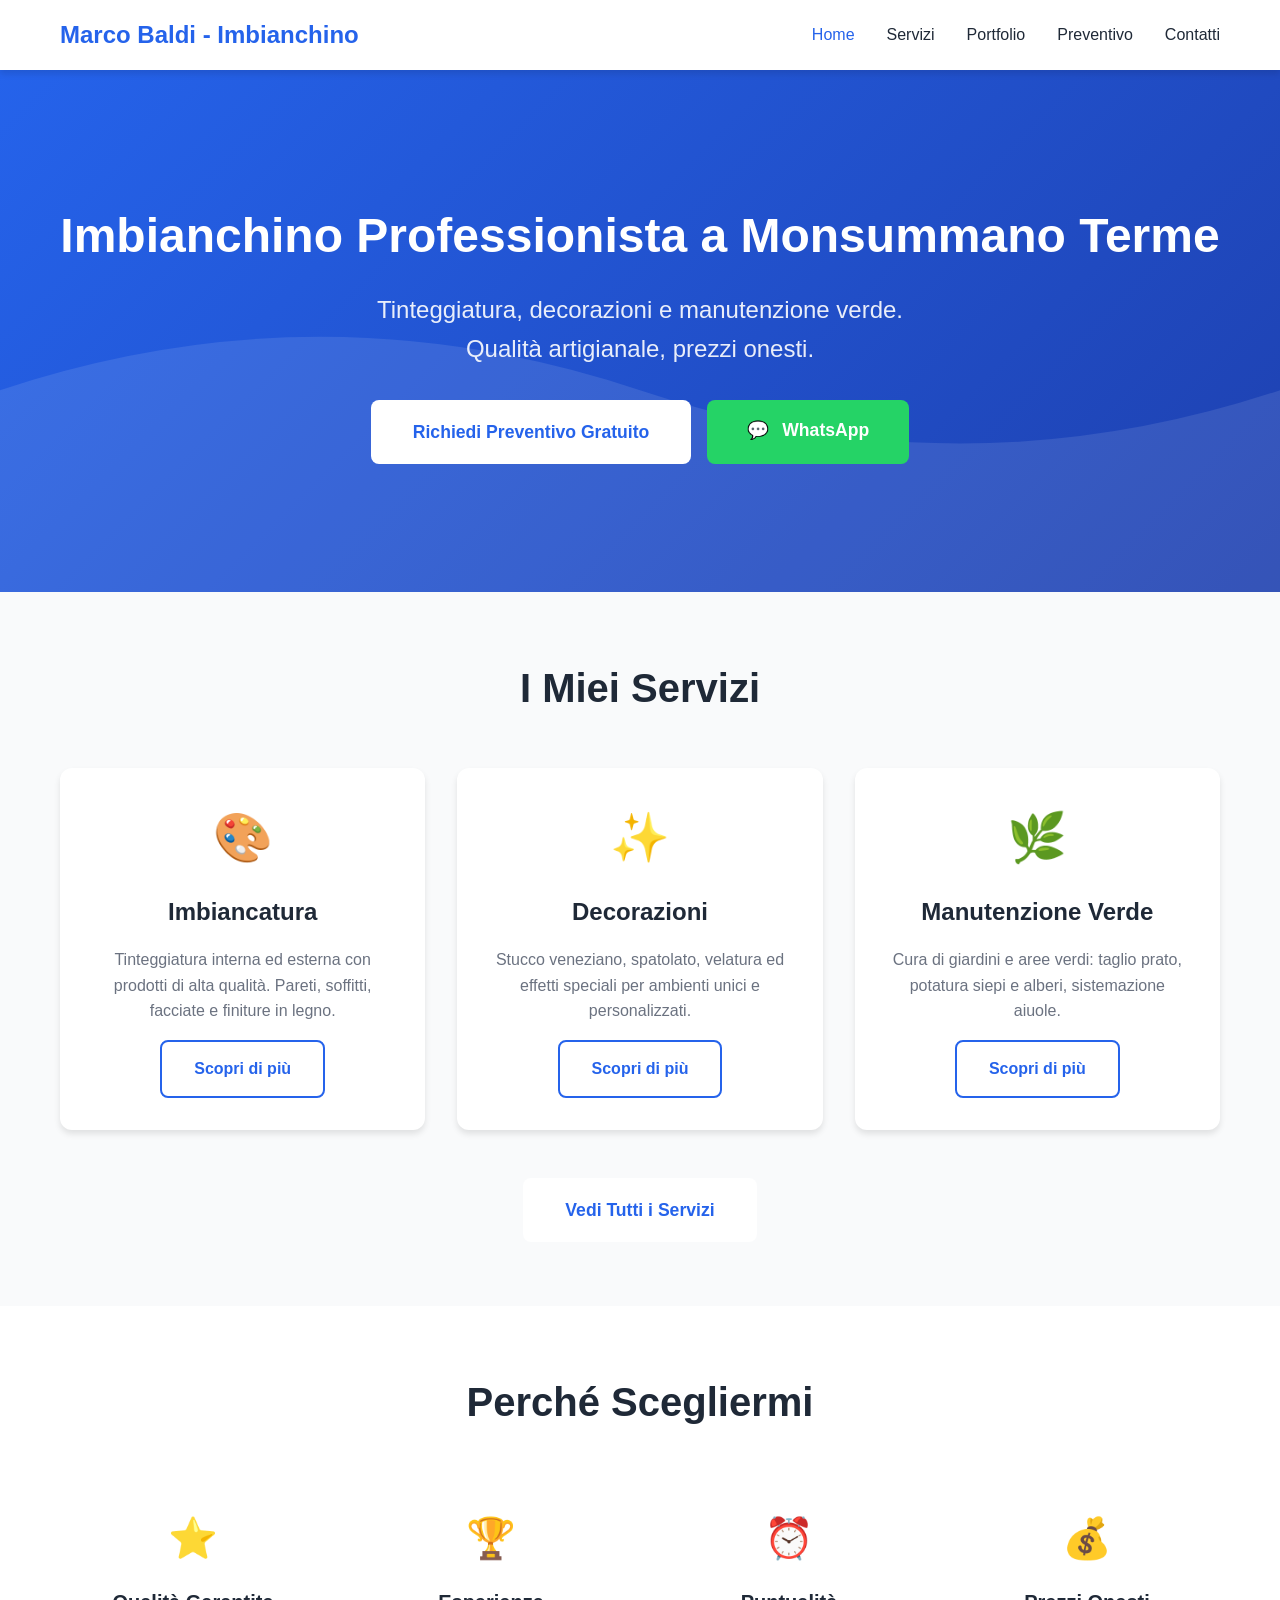
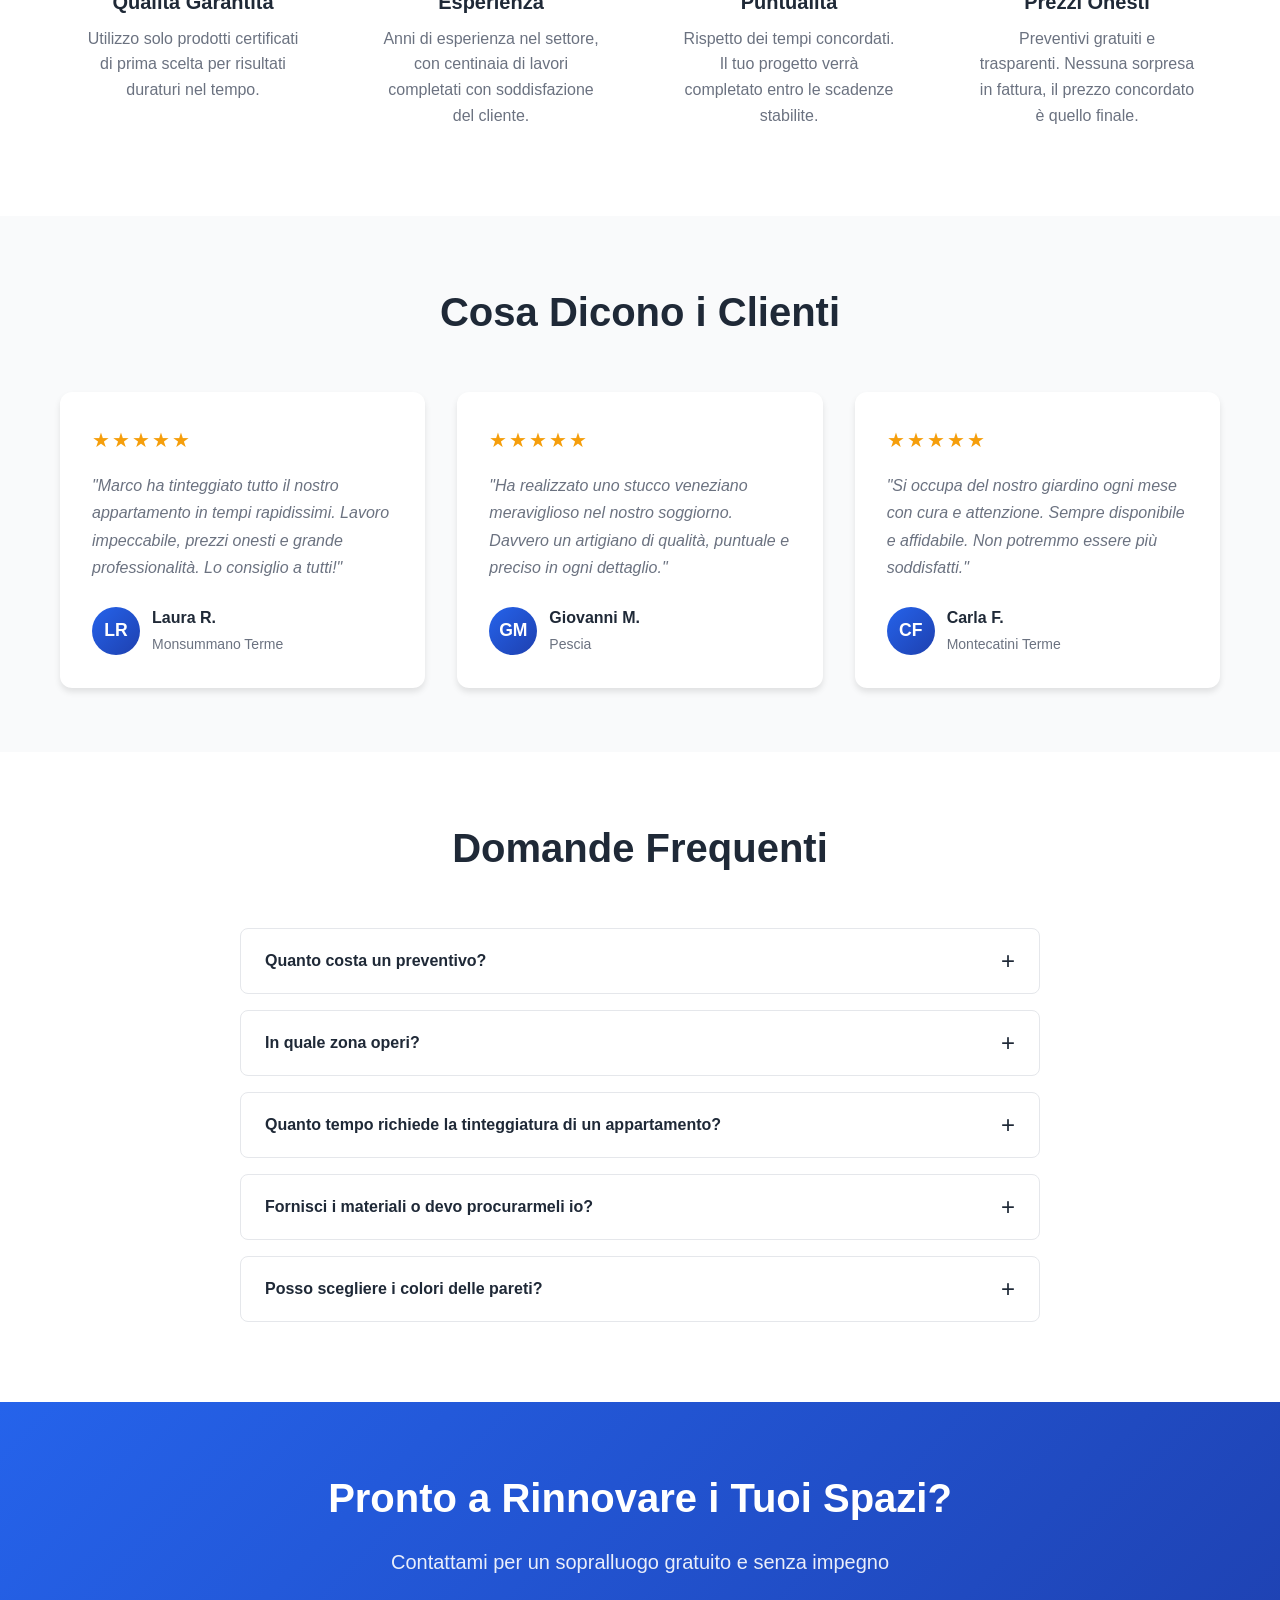
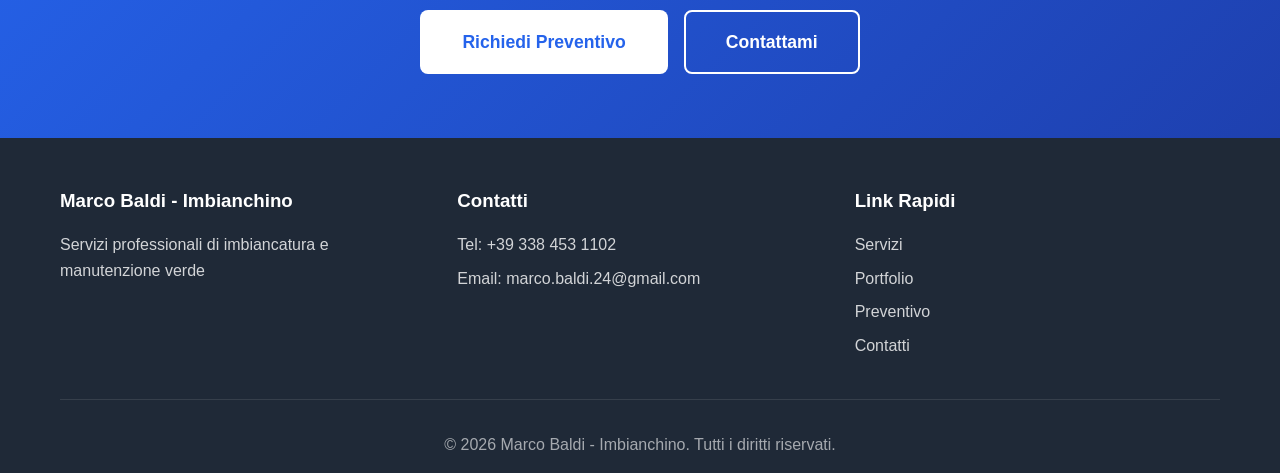
==== commit ce024f53: "Miglioramenti SEO, accessibilità, performance, UX e funzionalità Co-authored-by: Mescal0 <8352988+Me" ====
--- a/index.html
+++ b/index.html
@@ -1,54 +1,68 @@
 <!DOCTYPE html>
 <html lang="it">
 <head>
-    <script async src="https://www.googletagmanager.com/gtag/js?id=G-X4EQ93HGVP"></script>
+    <!-- Google Tag Manager (deferred) -->
+    <script>
+        window.addEventListener('load', function() {
+            (function(w,d,s,l,i){w[l]=w[l]||[];w[l].push({'gtm.start':
+            new Date().getTime(),event:'gtm.js'});var f=d.getElementsByTagName(s)[0],
+            j=d.createElement(s),dl=l!='dataLayer'?'&l='+l:'';j.async=true;j.src=
+            'https://www.googletagmanager.com/gtm.js?id='+i+dl;f.parentNode.insertBefore(j,f);
+            })(window,document,'script','dataLayer','GT-P8QQXMKH');
+        });
+    </script>
+    <!-- End Google Tag Manager -->
+    <script defer src="https://www.googletagmanager.com/gtag/js?id=G-X4EQ93HGVP"></script>
     <script>
         window.dataLayer = window.dataLayer || [];
         function gtag(){dataLayer.push(arguments);}
         gtag('js', new Date());
         gtag('config', 'G-X4EQ93HGVP');
     </script>
-    <!-- Google Tag Manager -->
-    <script>(function(w,d,s,l,i){w[l]=w[l]||[];w[l].push({'gtm.start':
-    new Date().getTime(),event:'gtm.js'});var f=d.getElementsByTagName(s)[0],
-    j=d.createElement(s),dl=l!='dataLayer'?'&l='+l:'';j.async=true;j.src=
-    'https://www.googletagmanager.com/gtm.js?id='+i+dl;f.parentNode.insertBefore(j,f);
-    })(window,document,'script','dataLayer','GT-P8QQXMKH');</script>
-    <!-- End Google Tag Manager -->
     <meta charset="UTF-8">
     <meta name="viewport" content="width=device-width, initial-scale=1.0">
     <title>Marco Baldi - Imbianchino Professionista | Monsummano Terme</title>
     <meta name="description" content="Imbianchino professionista a Monsummano Terme e provincia di Pistoia. Tinteggiatura, decorazioni e manutenzione verde. Preventivo gratuito.">
+    <link rel="canonical" href="https://marco-imbianchino.pages.dev/">
     <!-- Open Graph -->
     <meta property="og:type" content="website">
+    <meta property="og:url" content="https://marco-imbianchino.pages.dev/">
     <meta property="og:title" content="Marco Baldi - Imbianchino Professionista | Monsummano Terme">
     <meta property="og:description" content="Imbianchino professionista a Monsummano Terme e provincia di Pistoia. Tinteggiatura, decorazioni e manutenzione verde. Preventivo gratuito.">
-    <meta property="og:url" content="https://marco-imbianchino.pages.dev/">
+    <meta property="og:locale" content="it_IT">
     <meta property="og:site_name" content="Marco Baldi Imbianchino">
-    <meta name="twitter:card" content="summary">
+    <!-- Twitter Card -->
+    <meta name="twitter:card" content="summary_large_image">
     <meta name="twitter:title" content="Marco Baldi - Imbianchino Professionista | Monsummano Terme">
-    <meta name="twitter:description" content="Imbianchino professionista a Monsummano Terme. Preventivo gratuito.">
-    <link rel="canonical" href="https://marco-imbianchino.pages.dev/">
+    <meta name="twitter:description" content="Imbianchino professionista a Monsummano Terme e provincia di Pistoia. Preventivo gratuito.">
+    <!-- Preconnect risorse esterne -->
+    <link rel="preconnect" href="https://www.googletagmanager.com">
+    <link rel="preconnect" href="https://www.google-analytics.com">
     <link rel="stylesheet" href="style.css">
-    <!-- Schema.org LocalBusiness -->
+    <!-- JSON-LD LocalBusiness -->
     <script type="application/ld+json">
     {
       "@context": "https://schema.org",
       "@type": "LocalBusiness",
       "name": "Marco Baldi - Imbianchino",
       "description": "Servizi professionali di imbiancatura, decorazioni e manutenzione verde a Monsummano Terme e provincia di Pistoia.",
+      "url": "https://marco-imbianchino.pages.dev/",
       "telephone": "+393384531102",
       "email": "marco.baldi.24@gmail.com",
-      "url": "https://marco-imbianchino.pages.dev/",
-      "areaServed": {
-        "@type": "AdministrativeArea",
-        "name": "Provincia di Pistoia"
-      },
       "address": {
         "@type": "PostalAddress",
         "addressLocality": "Monsummano Terme",
         "addressRegion": "PT",
         "addressCountry": "IT"
+      },
+      "geo": {
+        "@type": "GeoCoordinates",
+        "latitude": 43.8720,
+        "longitude": 10.8147
+      },
+      "areaServed": {
+        "@type": "AdministrativeArea",
+        "name": "Provincia di Pistoia"
       },
       "openingHoursSpecification": [
         {
@@ -65,29 +79,40 @@
         }
       ],
       "priceRange": "€€",
-      "sameAs": []
+      "hasOfferCatalog": {
+        "@type": "OfferCatalog",
+        "name": "Servizi",
+        "itemListElement": [
+          {"@type": "Offer", "itemOffered": {"@type": "Service", "name": "Imbiancatura"}},
+          {"@type": "Offer", "itemOffered": {"@type": "Service", "name": "Decorazioni"}},
+          {"@type": "Offer", "itemOffered": {"@type": "Service", "name": "Manutenzione Verde"}}
+        ]
+      }
     }
     </script>
 </head>
 <body>
     <!-- Google Tag Manager (noscript) -->
     <noscript><iframe src="https://www.googletagmanager.com/ns.html?id=GT-P8QQXMKH"
-    height="0" width="0" style="display:none;visibility:hidden"></iframe></noscript>
+    height="0" width="0" style="display:none;visibility:hidden" title="Google Tag Manager"></iframe></noscript>
     <!-- End Google Tag Manager (noscript) -->
+
+    <a class="skip-to-content" href="#main-content">Vai al contenuto principale</a>
+
     <!-- Header/Navbar -->
     <header class="header">
         <nav class="navbar" aria-label="Navigazione principale">
             <div class="container">
                 <div class="nav-brand">
-                    <h1>Marco Baldi - Imbianchino</h1>
-                </div>
-                <button class="nav-toggle" id="navToggle">
+                    <a href="index.html" style="text-decoration:none;"><h1>Marco Baldi - Imbianchino</h1></a>
+                </div>
+                <button class="nav-toggle" id="navToggle" aria-label="Apri menu di navigazione" aria-expanded="false" aria-controls="navMenu">
                     <span></span>
                     <span></span>
                     <span></span>
                 </button>
                 <ul class="nav-menu" id="navMenu" role="list">
-                    <li><a href="index.html" class="active">Home</a></li>
+                    <li><a href="index.html" class="active" aria-current="page">Home</a></li>
                     <li><a href="servizi.html">Servizi</a></li>
                     <li><a href="portfolio.html">Portfolio</a></li>
                     <li><a href="preventivo.html">Preventivo</a></li>
@@ -97,17 +122,18 @@
         </nav>
     </header>
 
+    <main id="main-content">
     <!-- Hero Section -->
-    <section class="hero">
-        <div class="hero-overlay"></div>
+    <section class="hero" aria-label="Presentazione">
+        <div class="hero-overlay" aria-hidden="true"></div>
         <div class="container">
             <div class="hero-content">
                 <h1 class="hero-title">Imbianchino Professionista a Monsummano Terme</h1>
                 <p class="hero-subtitle">Tinteggiatura, decorazioni e manutenzione verde.<br>Qualità artigianale, prezzi onesti.</p>
                 <div class="hero-buttons">
                     <a href="preventivo.html" class="btn btn-primary btn-large">Richiedi Preventivo Gratuito</a>
-                    <a href="https://wa.me/393384531102" class="btn btn-whatsapp btn-large" target="_blank" rel="noopener noreferrer">
-                        <span class="whatsapp-icon">💬</span> WhatsApp
+                    <a href="https://wa.me/393384531102" class="btn btn-whatsapp btn-large" target="_blank" rel="noopener noreferrer" aria-label="Contattami su WhatsApp">
+                        <span class="whatsapp-icon" aria-hidden="true">💬</span> WhatsApp
                     </a>
                 </div>
             </div>
@@ -115,24 +141,24 @@
     </section>
 
     <!-- Services Preview -->
-    <section class="services-preview">
-        <div class="container">
-            <h2 class="section-title">I Miei Servizi</h2>
+    <section class="services-preview" aria-labelledby="servizi-titolo">
+        <div class="container">
+            <h2 class="section-title" id="servizi-titolo">I Miei Servizi</h2>
             <div class="services-grid">
-                <div class="service-card fade-in">
-                    <div class="service-icon">🎨</div>
+                <div class="service-card">
+                    <div class="service-icon" aria-hidden="true">🎨</div>
                     <h3>Imbiancatura</h3>
                     <p>Tinteggiatura interna ed esterna con prodotti di alta qualità. Pareti, soffitti, facciate e finiture in legno.</p>
                     <a href="servizi.html#imbiancatura" class="btn btn-outline" style="margin-top: 1rem;">Scopri di più</a>
                 </div>
-                <div class="service-card fade-in">
-                    <div class="service-icon">✨</div>
+                <div class="service-card">
+                    <div class="service-icon" aria-hidden="true">✨</div>
                     <h3>Decorazioni</h3>
                     <p>Stucco veneziano, spatolato, velatura ed effetti speciali per ambienti unici e personalizzati.</p>
                     <a href="servizi.html#decorazioni" class="btn btn-outline" style="margin-top: 1rem;">Scopri di più</a>
                 </div>
-                <div class="service-card fade-in">
-                    <div class="service-icon">🌿</div>
+                <div class="service-card">
+                    <div class="service-icon" aria-hidden="true">🌿</div>
                     <h3>Manutenzione Verde</h3>
                     <p>Cura di giardini e aree verdi: taglio prato, potatura siepi e alberi, sistemazione aiuole.</p>
                     <a href="servizi.html#verde" class="btn btn-outline" style="margin-top: 1rem;">Scopri di più</a>
@@ -145,27 +171,27 @@
     </section>
 
     <!-- Features / Perché Scegliermi -->
-    <section>
-        <div class="container">
-            <h2 class="section-title">Perché Scegliermi</h2>
+    <section aria-labelledby="perche-titolo">
+        <div class="container">
+            <h2 class="section-title" id="perche-titolo">Perché Scegliermi</h2>
             <div class="features-grid">
-                <div class="feature fade-in">
-                    <div class="feature-icon">⭐</div>
+                <div class="feature">
+                    <div class="feature-icon" aria-hidden="true">⭐</div>
                     <h3>Qualità Garantita</h3>
                     <p>Utilizzo solo prodotti certificati di prima scelta per risultati duraturi nel tempo.</p>
                 </div>
-                <div class="feature fade-in">
-                    <div class="feature-icon">🏆</div>
+                <div class="feature">
+                    <div class="feature-icon" aria-hidden="true">🏆</div>
                     <h3>Esperienza</h3>
                     <p>Anni di esperienza nel settore, con centinaia di lavori completati con soddisfazione del cliente.</p>
                 </div>
-                <div class="feature fade-in">
-                    <div class="feature-icon">⏰</div>
+                <div class="feature">
+                    <div class="feature-icon" aria-hidden="true">⏰</div>
                     <h3>Puntualità</h3>
                     <p>Rispetto dei tempi concordati. Il tuo progetto verrà completato entro le scadenze stabilite.</p>
                 </div>
-                <div class="feature fade-in">
-                    <div class="feature-icon">💰</div>
+                <div class="feature">
+                    <div class="feature-icon" aria-hidden="true">💰</div>
                     <h3>Prezzi Onesti</h3>
                     <p>Preventivi gratuiti e trasparenti. Nessuna sorpresa in fattura, il prezzo concordato è quello finale.</p>
                 </div>
@@ -174,51 +200,105 @@
     </section>
 
     <!-- Testimonials -->
-    <section class="testimonials">
-        <div class="container">
-            <h2 class="section-title">Cosa Dicono i Clienti</h2>
+    <section class="testimonials" aria-labelledby="testimonianze-titolo">
+        <div class="container">
+            <h2 class="section-title" id="testimonianze-titolo">Cosa Dicono i Clienti</h2>
             <div class="testimonials-grid">
-                <div class="testimonial-card fade-in">
-                    <div class="testimonial-stars">★★★★★</div>
-                    <p class="testimonial-text">"Marco ha tinteggiato tutto il nostro appartamento in modo impeccabile. Puntuale, preciso e sempre disponibile. Lo consiglierò sicuramente ad amici e parenti!"</p>
+                <article class="testimonial-card">
+                    <div class="testimonial-stars" aria-label="5 stelle su 5">★★★★★</div>
+                    <p class="testimonial-text">"Marco ha tinteggiato tutto il nostro appartamento in tempi rapidissimi. Lavoro impeccabile, prezzi onesti e grande professionalità. Lo consiglio a tutti!"</p>
                     <div class="testimonial-author">
-                        <div class="testimonial-avatar">LR</div>
-                        <div>
-                            <div class="testimonial-name">Laura R.</div>
-                            <div class="testimonial-location">Monsummano Terme</div>
+                        <div class="testimonial-avatar" aria-hidden="true">LR</div>
+                        <div class="testimonial-info">
+                            <strong>Laura R.</strong>
+                            <span>Monsummano Terme</span>
                         </div>
                     </div>
-                </div>
-                <div class="testimonial-card fade-in">
-                    <div class="testimonial-stars">★★★★★</div>
-                    <p class="testimonial-text">"Ottimo lavoro! Ha rifatto la facciata esterna della mia villetta. Lavoro pulito, materiali di qualità e rispettati i tempi. Davvero soddisfatto."</p>
+                </article>
+                <article class="testimonial-card">
+                    <div class="testimonial-stars" aria-label="5 stelle su 5">★★★★★</div>
+                    <p class="testimonial-text">"Ha realizzato uno stucco veneziano meraviglioso nel nostro soggiorno. Davvero un artigiano di qualità, puntuale e preciso in ogni dettaglio."</p>
                     <div class="testimonial-author">
-                        <div class="testimonial-avatar">MF</div>
-                        <div>
-                            <div class="testimonial-name">Marco F.</div>
-                            <div class="testimonial-location">Pescia</div>
+                        <div class="testimonial-avatar" aria-hidden="true">GM</div>
+                        <div class="testimonial-info">
+                            <strong>Giovanni M.</strong>
+                            <span>Pescia</span>
                         </div>
                     </div>
-                </div>
-                <div class="testimonial-card fade-in">
-                    <div class="testimonial-stars">★★★★★</div>
-                    <p class="testimonial-text">"Ha realizzato uno spatolato veneziano stupendo nel nostro ingresso. Professionale, creativo e con ottimo rapporto qualità-prezzo. Top!"</p>
+                </article>
+                <article class="testimonial-card">
+                    <div class="testimonial-stars" aria-label="5 stelle su 5">★★★★★</div>
+                    <p class="testimonial-text">"Si occupa del nostro giardino ogni mese con cura e attenzione. Sempre disponibile e affidabile. Non potremmo essere più soddisfatti."</p>
                     <div class="testimonial-author">
-                        <div class="testimonial-avatar">SB</div>
-                        <div>
-                            <div class="testimonial-name">Serena B.</div>
-                            <div class="testimonial-location">Montecatini Terme</div>
+                        <div class="testimonial-avatar" aria-hidden="true">CF</div>
+                        <div class="testimonial-info">
+                            <strong>Carla F.</strong>
+                            <span>Montecatini Terme</span>
                         </div>
                     </div>
+                </article>
+            </div>
+        </div>
+    </section>
+
+    <!-- FAQ Section -->
+    <section aria-labelledby="faq-titolo">
+        <div class="container">
+            <h2 class="section-title" id="faq-titolo">Domande Frequenti</h2>
+            <div class="faq-list" role="list">
+                <div class="faq-item" role="listitem">
+                    <button class="faq-question" aria-expanded="false" aria-controls="faq-answer-1" id="faq-btn-1">
+                        Quanto costa un preventivo?
+                        <i class="faq-icon" aria-hidden="true">+</i>
+                    </button>
+                    <div class="faq-answer" id="faq-answer-1" role="region" aria-labelledby="faq-btn-1">
+                        <p>Il sopralluogo e il preventivo sono completamente <strong>gratuiti e senza impegno</strong>. Contattami per fissare un appuntamento e ricevere una stima personalizzata per il tuo progetto.</p>
+                    </div>
+                </div>
+                <div class="faq-item" role="listitem">
+                    <button class="faq-question" aria-expanded="false" aria-controls="faq-answer-2" id="faq-btn-2">
+                        In quale zona operi?
+                        <i class="faq-icon" aria-hidden="true">+</i>
+                    </button>
+                    <div class="faq-answer" id="faq-answer-2" role="region" aria-labelledby="faq-btn-2">
+                        <p>Opero principalmente a <strong>Monsummano Terme</strong> e in tutta la <strong>provincia di Pistoia</strong>. Sono disponibile anche per zone limitrofe come Pescia, Montecatini Terme, Pistoia e dintorni.</p>
+                    </div>
+                </div>
+                <div class="faq-item" role="listitem">
+                    <button class="faq-question" aria-expanded="false" aria-controls="faq-answer-3" id="faq-btn-3">
+                        Quanto tempo richiede la tinteggiatura di un appartamento?
+                        <i class="faq-icon" aria-hidden="true">+</i>
+                    </button>
+                    <div class="faq-answer" id="faq-answer-3" role="region" aria-labelledby="faq-btn-3">
+                        <p>I tempi dipendono dalle dimensioni e dalle condizioni delle pareti. In genere, un appartamento standard di 3-4 locali richiede <strong>2-4 giorni lavorativi</strong>. Per le decorazioni speciali i tempi variano in base alla complessità.</p>
+                    </div>
+                </div>
+                <div class="faq-item" role="listitem">
+                    <button class="faq-question" aria-expanded="false" aria-controls="faq-answer-4" id="faq-btn-4">
+                        Fornisci i materiali o devo procurarmeli io?
+                        <i class="faq-icon" aria-hidden="true">+</i>
+                    </button>
+                    <div class="faq-answer" id="faq-answer-4" role="region" aria-labelledby="faq-btn-4">
+                        <p>Fornisco io tutti i materiali necessari, selezionando prodotti certificati di alta qualità. Il costo dei materiali è incluso nel preventivo, senza sorprese.</p>
+                    </div>
+                </div>
+                <div class="faq-item" role="listitem">
+                    <button class="faq-question" aria-expanded="false" aria-controls="faq-answer-5" id="faq-btn-5">
+                        Posso scegliere i colori delle pareti?
+                        <i class="faq-icon" aria-hidden="true">+</i>
+                    </button>
+                    <div class="faq-answer" id="faq-answer-5" role="region" aria-labelledby="faq-btn-5">
+                        <p>Assolutamente sì! Offro <strong>consulenza gratuita per la scelta dei colori</strong>. Posso mostrarti campioni e aiutarti a trovare le tinte più adatte ai tuoi ambienti.</p>
+                    </div>
                 </div>
             </div>
         </div>
     </section>
 
     <!-- CTA Section -->
-    <section class="cta">
-        <div class="container">
-            <h2>Pronto a Rinnovare i Tuoi Spazi?</h2>
+    <section class="cta" aria-labelledby="cta-titolo">
+        <div class="container">
+            <h2 id="cta-titolo">Pronto a Rinnovare i Tuoi Spazi?</h2>
             <p>Contattami per un sopralluogo gratuito e senza impegno</p>
             <div class="cta-buttons">
                 <a href="preventivo.html" class="btn btn-primary btn-large">Richiedi Preventivo</a>
@@ -226,6 +306,7 @@
             </div>
         </div>
     </section>
+    </main>
 
     <!-- Footer -->
     <footer class="footer">
@@ -256,15 +337,6 @@
         </div>
     </footer>
 
-    <!-- Floating WhatsApp Button -->
-    <a href="https://wa.me/393384531102" class="floating-whatsapp" target="_blank" rel="noopener noreferrer" aria-label="Contattaci su WhatsApp">
-        💬
-        <span class="floating-whatsapp-tooltip">Scrivimi su WhatsApp</span>
-    </a>
-
-    <!-- Scroll to top -->
-    <button class="scroll-top" id="scrollTop" aria-label="Torna in cima">↑</button>
-
     <script src="script.js"></script>
 </body>
 </html>
--- a/style.css
+++ b/style.css
@@ -3,6 +3,34 @@
     margin: 0;
     padding: 0;
     box-sizing: border-box;
+}
+
+/* Skip to content - Accessibilità */
+.skip-to-content {
+    position: absolute;
+    left: -9999px;
+    top: auto;
+    width: 1px;
+    height: 1px;
+    overflow: hidden;
+    z-index: -1;
+}
+
+.skip-to-content:focus {
+    position: fixed;
+    top: 0;
+    left: 0;
+    width: auto;
+    height: auto;
+    padding: 1rem 1.5rem;
+    background-color: var(--primary-color);
+    color: var(--white);
+    font-weight: 700;
+    font-size: 1rem;
+    text-decoration: none;
+    border-radius: 0 0 8px 0;
+    z-index: 9999;
+    outline: 3px solid #fff;
 }
 
 :root {
@@ -14,13 +42,6 @@
     --white: #ffffff;
     --shadow: 0 4px 6px rgba(0, 0, 0, 0.1);
     --shadow-lg: 0 10px 25px rgba(0, 0, 0, 0.15);
-    --transition: 0.3s ease;
-}
-
-/* Accessibility: focus */
-:focus-visible {
-    outline: 3px solid var(--primary-color);
-    outline-offset: 2px;
 }
 
 body {
@@ -84,7 +105,11 @@
     background: none;
     border: none;
     cursor: pointer;
-    padding: 0;
+    padding: 8px;
+    min-width: 48px;
+    min-height: 48px;
+    align-items: center;
+    justify-content: center;
 }
 
 .nav-toggle span {
@@ -360,6 +385,139 @@
 /* Utility Classes */
 .text-center {
     text-align: center;
+}
+
+/* FAQ Section */
+.faq-list {
+    max-width: 800px;
+    margin: 0 auto;
+}
+
+.faq-item {
+    border: 1px solid #e5e7eb;
+    border-radius: 8px;
+    margin-bottom: 1rem;
+    overflow: hidden;
+}
+
+.faq-question {
+    width: 100%;
+    background: none;
+    border: none;
+    padding: 1.25rem 1.5rem;
+    text-align: left;
+    font-size: 1rem;
+    font-weight: 600;
+    color: var(--dark);
+    cursor: pointer;
+    display: flex;
+    justify-content: space-between;
+    align-items: center;
+    transition: background-color 0.2s;
+    min-height: 48px;
+}
+
+.faq-question:hover {
+    background-color: var(--light);
+}
+
+.faq-question[aria-expanded="true"] {
+    background-color: #eff6ff;
+    color: var(--primary-color);
+}
+
+.faq-icon {
+    font-style: normal;
+    font-size: 1.5rem;
+    font-weight: 400;
+    line-height: 1;
+    transition: transform 0.3s;
+    flex-shrink: 0;
+    margin-left: 1rem;
+}
+
+.faq-question[aria-expanded="true"] .faq-icon {
+    transform: rotate(45deg);
+}
+
+.faq-answer {
+    padding: 0 1.5rem;
+    max-height: 0;
+    overflow: hidden;
+    transition: max-height 0.3s ease, padding 0.3s ease;
+}
+
+.faq-answer.open {
+    max-height: 300px;
+    padding: 0 1.5rem 1.25rem;
+}
+
+.faq-answer p {
+    color: var(--gray);
+    line-height: 1.7;
+}
+
+/* Testimonials Section */
+.testimonials {
+    background-color: var(--light);
+}
+
+.testimonials-grid {
+    display: grid;
+    grid-template-columns: repeat(auto-fit, minmax(280px, 1fr));
+    gap: 2rem;
+}
+
+.testimonial-card {
+    background-color: var(--white);
+    padding: 2rem;
+    border-radius: 12px;
+    box-shadow: var(--shadow);
+}
+
+.testimonial-stars {
+    color: #f59e0b;
+    font-size: 1.25rem;
+    margin-bottom: 1rem;
+    letter-spacing: 2px;
+}
+
+.testimonial-text {
+    color: var(--gray);
+    font-style: italic;
+    line-height: 1.7;
+    margin-bottom: 1.5rem;
+}
+
+.testimonial-author {
+    display: flex;
+    align-items: center;
+    gap: 0.75rem;
+}
+
+.testimonial-avatar {
+    width: 48px;
+    height: 48px;
+    border-radius: 50%;
+    background: linear-gradient(135deg, var(--primary-color) 0%, #1e40af 100%);
+    display: flex;
+    align-items: center;
+    justify-content: center;
+    color: var(--white);
+    font-weight: 700;
+    font-size: 1.1rem;
+    flex-shrink: 0;
+}
+
+.testimonial-info strong {
+    display: block;
+    color: var(--dark);
+    font-weight: 600;
+}
+
+.testimonial-info span {
+    color: var(--gray);
+    font-size: 0.875rem;
 }
 
 /* Responsive */
@@ -406,649 +564,3 @@
         grid-template-columns: 1fr;
     }
 }
-
-/* ========================
-   Page Header (shared across inner pages)
-   ======================== */
-.page-header {
-    background: linear-gradient(135deg, var(--primary-color) 0%, #1e40af 100%);
-    color: var(--white);
-    padding: 4rem 0;
-    text-align: center;
-    margin-bottom: 3rem;
-}
-
-.page-header h1 {
-    font-size: 2.5rem;
-    margin-bottom: 1rem;
-}
-
-.page-header p {
-    font-size: 1.2rem;
-    opacity: 0.9;
-}
-
-/* ========================
-   Fade-in animation (IntersectionObserver)
-   ======================== */
-.fade-in {
-    opacity: 0;
-    transform: translateY(24px);
-    transition: opacity 0.6s ease, transform 0.6s ease;
-}
-
-.fade-in.visible {
-    opacity: 1;
-    transform: translateY(0);
-}
-
-/* ========================
-   Testimonials
-   ======================== */
-.testimonials {
-    background-color: var(--light);
-}
-
-.testimonials-grid {
-    display: grid;
-    grid-template-columns: repeat(auto-fit, minmax(280px, 1fr));
-    gap: 2rem;
-}
-
-.testimonial-card {
-    background-color: var(--white);
-    padding: 2rem;
-    border-radius: 12px;
-    box-shadow: var(--shadow);
-    position: relative;
-}
-
-.testimonial-stars {
-    color: #f59e0b;
-    font-size: 1.2rem;
-    margin-bottom: 1rem;
-}
-
-.testimonial-text {
-    color: var(--gray);
-    font-style: italic;
-    line-height: 1.7;
-    margin-bottom: 1.5rem;
-}
-
-.testimonial-author {
-    display: flex;
-    align-items: center;
-    gap: 0.75rem;
-}
-
-.testimonial-avatar {
-    width: 44px;
-    height: 44px;
-    border-radius: 50%;
-    background: linear-gradient(135deg, var(--primary-color) 0%, #1e40af 100%);
-    display: flex;
-    align-items: center;
-    justify-content: center;
-    color: var(--white);
-    font-weight: 700;
-    font-size: 1rem;
-    flex-shrink: 0;
-}
-
-.testimonial-name {
-    font-weight: 600;
-    color: var(--dark);
-}
-
-.testimonial-location {
-    font-size: 0.875rem;
-    color: var(--gray);
-}
-
-/* ========================
-   Floating WhatsApp Button
-   ======================== */
-.floating-whatsapp {
-    position: fixed;
-    bottom: 2rem;
-    right: 2rem;
-    background-color: #25d366;
-    color: var(--white);
-    width: 60px;
-    height: 60px;
-    border-radius: 50%;
-    display: flex;
-    align-items: center;
-    justify-content: center;
-    text-decoration: none;
-    font-size: 1.75rem;
-    box-shadow: 0 4px 16px rgba(37, 211, 102, 0.5);
-    z-index: 999;
-    transition: transform var(--transition), box-shadow var(--transition);
-    animation: pulse-wa 2.5s infinite;
-}
-
-.floating-whatsapp:hover {
-    transform: scale(1.12);
-    box-shadow: 0 6px 24px rgba(37, 211, 102, 0.65);
-    animation: none;
-}
-
-.floating-whatsapp-tooltip {
-    position: absolute;
-    right: 70px;
-    background-color: var(--dark);
-    color: var(--white);
-    padding: 0.4rem 0.8rem;
-    border-radius: 6px;
-    font-size: 0.85rem;
-    white-space: nowrap;
-    opacity: 0;
-    pointer-events: none;
-    transition: opacity var(--transition);
-}
-
-.floating-whatsapp:hover .floating-whatsapp-tooltip {
-    opacity: 1;
-}
-
-@keyframes pulse-wa {
-    0%, 100% { box-shadow: 0 4px 16px rgba(37, 211, 102, 0.5); }
-    50% { box-shadow: 0 4px 28px rgba(37, 211, 102, 0.8); }
-}
-
-/* ========================
-   Scroll-to-top Button
-   ======================== */
-.scroll-top {
-    position: fixed;
-    bottom: 5.5rem;
-    right: 2rem;
-    background-color: var(--primary-color);
-    color: var(--white);
-    width: 44px;
-    height: 44px;
-    border-radius: 50%;
-    border: none;
-    cursor: pointer;
-    font-size: 1.2rem;
-    display: flex;
-    align-items: center;
-    justify-content: center;
-    box-shadow: var(--shadow);
-    opacity: 0;
-    transform: translateY(10px);
-    pointer-events: none;
-    transition: opacity var(--transition), transform var(--transition);
-    z-index: 998;
-}
-
-.scroll-top.visible {
-    opacity: 1;
-    transform: translateY(0);
-    pointer-events: auto;
-}
-
-.scroll-top:hover {
-    background-color: #1e40af;
-}
-
-/* ========================
-   Service Detail (servizi.html)
-   ======================== */
-.service-detail {
-    background-color: var(--white);
-    padding: 3rem;
-    margin-bottom: 3rem;
-    border-radius: 12px;
-    box-shadow: var(--shadow);
-}
-
-.service-detail h2 {
-    color: var(--primary-color);
-    margin-bottom: 1.5rem;
-    font-size: 2rem;
-}
-
-.service-detail h3 {
-    color: var(--dark);
-    margin-top: 1.5rem;
-    margin-bottom: 1rem;
-    font-size: 1.5rem;
-}
-
-.service-detail ul {
-    list-style: none;
-    padding: 0;
-}
-
-.service-detail ul li {
-    padding: 0.5rem 0;
-    padding-left: 2rem;
-    position: relative;
-}
-
-.service-detail ul li::before {
-    content: "✓";
-    position: absolute;
-    left: 0;
-    color: var(--secondary-color);
-    font-weight: bold;
-    font-size: 1.2rem;
-}
-
-.service-detail p {
-    color: var(--gray);
-    line-height: 1.8;
-    margin-bottom: 1rem;
-}
-
-.price-info {
-    background-color: var(--light);
-    padding: 1.5rem;
-    border-radius: 8px;
-    margin-top: 2rem;
-    border-left: 4px solid var(--primary-color);
-}
-
-.price-info h4 {
-    color: var(--dark);
-    margin-bottom: 0.5rem;
-}
-
-/* ========================
-   Portfolio (portfolio.html)
-   ======================== */
-.portfolio-grid {
-    display: grid;
-    grid-template-columns: repeat(auto-fill, minmax(300px, 1fr));
-    gap: 2rem;
-    margin-bottom: 3rem;
-}
-
-.portfolio-item {
-    position: relative;
-    border-radius: 12px;
-    overflow: hidden;
-    box-shadow: var(--shadow);
-    transition: transform var(--transition), box-shadow var(--transition);
-    background-color: var(--light);
-    aspect-ratio: 4/3;
-}
-
-.portfolio-item:hover {
-    transform: translateY(-5px);
-    box-shadow: var(--shadow-lg);
-}
-
-.portfolio-image {
-    width: 100%;
-    height: 100%;
-    background: linear-gradient(135deg, #e0e7ff 0%, #dbeafe 100%);
-    display: flex;
-    align-items: center;
-    justify-content: center;
-}
-
-.portfolio-image img {
-    width: 100%;
-    height: 100%;
-    object-fit: cover;
-}
-
-.portfolio-overlay {
-    position: absolute;
-    bottom: 0;
-    left: 0;
-    right: 0;
-    background: linear-gradient(to top, rgba(0,0,0,0.8) 0%, transparent 100%);
-    color: var(--white);
-    padding: 1.5rem;
-    transform: translateY(100%);
-    transition: transform var(--transition);
-}
-
-.portfolio-item:hover .portfolio-overlay {
-    transform: translateY(0);
-}
-
-.portfolio-overlay h3 {
-    font-size: 1.25rem;
-    margin-bottom: 0.5rem;
-}
-
-.portfolio-overlay p {
-    font-size: 0.9rem;
-    opacity: 0.9;
-}
-
-.category-filter {
-    display: flex;
-    justify-content: center;
-    gap: 1rem;
-    margin-bottom: 3rem;
-    flex-wrap: wrap;
-}
-
-.filter-btn {
-    padding: 0.75rem 1.5rem;
-    border: 2px solid var(--primary-color);
-    background-color: transparent;
-    color: var(--primary-color);
-    border-radius: 25px;
-    cursor: pointer;
-    font-weight: 600;
-    transition: all var(--transition);
-}
-
-.filter-btn:hover,
-.filter-btn.active {
-    background-color: var(--primary-color);
-    color: var(--white);
-}
-
-.placeholder-note {
-    background-color: #fef3c7;
-    border-left: 4px solid #f59e0b;
-    padding: 1.5rem;
-    border-radius: 8px;
-    margin-bottom: 3rem;
-}
-
-.placeholder-note h3 {
-    color: #92400e;
-    margin-bottom: 0.5rem;
-}
-
-.placeholder-note p {
-    color: #78350f;
-}
-
-/* ========================
-   Contact Page (contatti.html)
-   ======================== */
-.contact-grid {
-    display: grid;
-    grid-template-columns: repeat(auto-fit, minmax(300px, 1fr));
-    gap: 3rem;
-    margin-bottom: 3rem;
-}
-
-.contact-info {
-    background-color: var(--white);
-    padding: 2rem;
-    border-radius: 12px;
-    box-shadow: var(--shadow);
-}
-
-.contact-item {
-    display: flex;
-    align-items: flex-start;
-    margin-bottom: 1.5rem;
-    padding: 1rem;
-    background-color: var(--light);
-    border-radius: 8px;
-}
-
-.contact-icon {
-    font-size: 2rem;
-    margin-right: 1rem;
-    min-width: 40px;
-}
-
-.contact-details h3 {
-    margin-bottom: 0.5rem;
-    color: var(--dark);
-}
-
-.contact-details p {
-    color: var(--gray);
-    margin: 0;
-}
-
-.contact-details a {
-    color: var(--primary-color);
-    text-decoration: none;
-    font-weight: 600;
-}
-
-.contact-details a:hover {
-    text-decoration: underline;
-}
-
-.contact-form {
-    background-color: var(--white);
-    padding: 2rem;
-    border-radius: 12px;
-    box-shadow: var(--shadow);
-}
-
-.contact-form h2 {
-    margin-bottom: 1.5rem;
-    color: var(--dark);
-}
-
-.orari-box {
-    background: linear-gradient(135deg, var(--secondary-color) 0%, #059669 100%);
-    color: var(--white);
-    padding: 1.5rem;
-    border-radius: 8px;
-    margin-top: 2rem;
-}
-
-.orari-box h3 {
-    margin-bottom: 1rem;
-}
-
-.orari-box p {
-    margin: 0.5rem 0;
-    opacity: 0.95;
-}
-
-/* ========================
-   Forms (shared between contatti.html and preventivo.html)
-   ======================== */
-.form-group {
-    margin-bottom: 1.5rem;
-}
-
-.form-group label {
-    display: block;
-    margin-bottom: 0.5rem;
-    font-weight: 600;
-    color: var(--dark);
-}
-
-.form-group input,
-.form-group select,
-.form-group textarea {
-    width: 100%;
-    padding: 0.875rem;
-    border: 2px solid #e5e7eb;
-    border-radius: 8px;
-    font-size: 1rem;
-    font-family: inherit;
-    transition: border-color var(--transition);
-}
-
-.form-group input:focus,
-.form-group select:focus,
-.form-group textarea:focus {
-    outline: none;
-    border-color: var(--primary-color);
-}
-
-.form-group textarea {
-    min-height: 150px;
-    resize: vertical;
-}
-
-.form-group small {
-    display: block;
-    margin-top: 0.25rem;
-    color: var(--gray);
-    font-size: 0.875rem;
-}
-
-.error-message {
-    color: #dc2626;
-    font-size: 0.875rem;
-    margin-top: 0.25rem;
-    display: none;
-}
-
-.success-message {
-    background-color: #d1fae5;
-    border-left: 4px solid var(--secondary-color);
-    padding: 1.5rem;
-    border-radius: 8px;
-    margin-bottom: 2rem;
-    display: none;
-}
-
-.success-message h3 {
-    color: #065f46;
-    margin-bottom: 0.5rem;
-}
-
-.success-message p {
-    color: #047857;
-}
-
-/* ========================
-   Preventivo Page (preventivo.html)
-   ======================== */
-.form-container {
-    max-width: 800px;
-    margin: 0 auto;
-    background-color: var(--white);
-    padding: 3rem;
-    border-radius: 12px;
-    box-shadow: var(--shadow-lg);
-}
-
-.form-section {
-    margin-bottom: 2rem;
-}
-
-.form-section h3 {
-    color: var(--primary-color);
-    margin-bottom: 1rem;
-    font-size: 1.5rem;
-}
-
-.form-group textarea.preventivo-textarea {
-    min-height: 120px;
-}
-
-.checkbox-group {
-    display: flex;
-    flex-direction: column;
-    gap: 0.75rem;
-}
-
-.checkbox-item {
-    display: flex;
-    align-items: center;
-}
-
-.checkbox-item input[type="checkbox"] {
-    width: auto;
-    margin-right: 0.75rem;
-    cursor: pointer;
-}
-
-.checkbox-item label {
-    margin-bottom: 0;
-    cursor: pointer;
-    font-weight: 400;
-}
-
-.estimate-box {
-    background: linear-gradient(135deg, var(--primary-color) 0%, #1e40af 100%);
-    color: var(--white);
-    padding: 2rem;
-    border-radius: 12px;
-    margin-bottom: 2rem;
-    text-align: center;
-}
-
-.estimate-box h3 {
-    margin-bottom: 1rem;
-    font-size: 1.5rem;
-}
-
-.estimate-amount {
-    font-size: 2.5rem;
-    font-weight: 700;
-    margin: 1rem 0;
-}
-
-.estimate-note {
-    font-size: 0.9rem;
-    opacity: 0.9;
-}
-
-.radio-group {
-    display: grid;
-    grid-template-columns: repeat(auto-fit, minmax(150px, 1fr));
-    gap: 1rem;
-}
-
-.radio-item {
-    position: relative;
-}
-
-.radio-item input[type="radio"] {
-    position: absolute;
-    opacity: 0;
-}
-
-.radio-item label {
-    display: block;
-    padding: 1rem;
-    border: 2px solid #e5e7eb;
-    border-radius: 8px;
-    text-align: center;
-    cursor: pointer;
-    transition: all var(--transition);
-}
-
-.radio-item input[type="radio"]:checked + label {
-    border-color: var(--primary-color);
-    background-color: #eff6ff;
-    color: var(--primary-color);
-    font-weight: 600;
-}
-
-.radio-item label:hover {
-    border-color: var(--primary-color);
-}
-
-/* ========================
-   Responsive additions
-   ======================== */
-@media (max-width: 768px) {
-    .page-header h1 {
-        font-size: 2rem;
-    }
-
-    .service-detail {
-        padding: 1.5rem;
-    }
-
-    .form-container {
-        padding: 1.5rem;
-    }
-
-    .floating-whatsapp {
-        bottom: 1.5rem;
-        right: 1.5rem;
-    }
-
-    .scroll-top {
-        bottom: 5rem;
-        right: 1.5rem;
-    }
-}
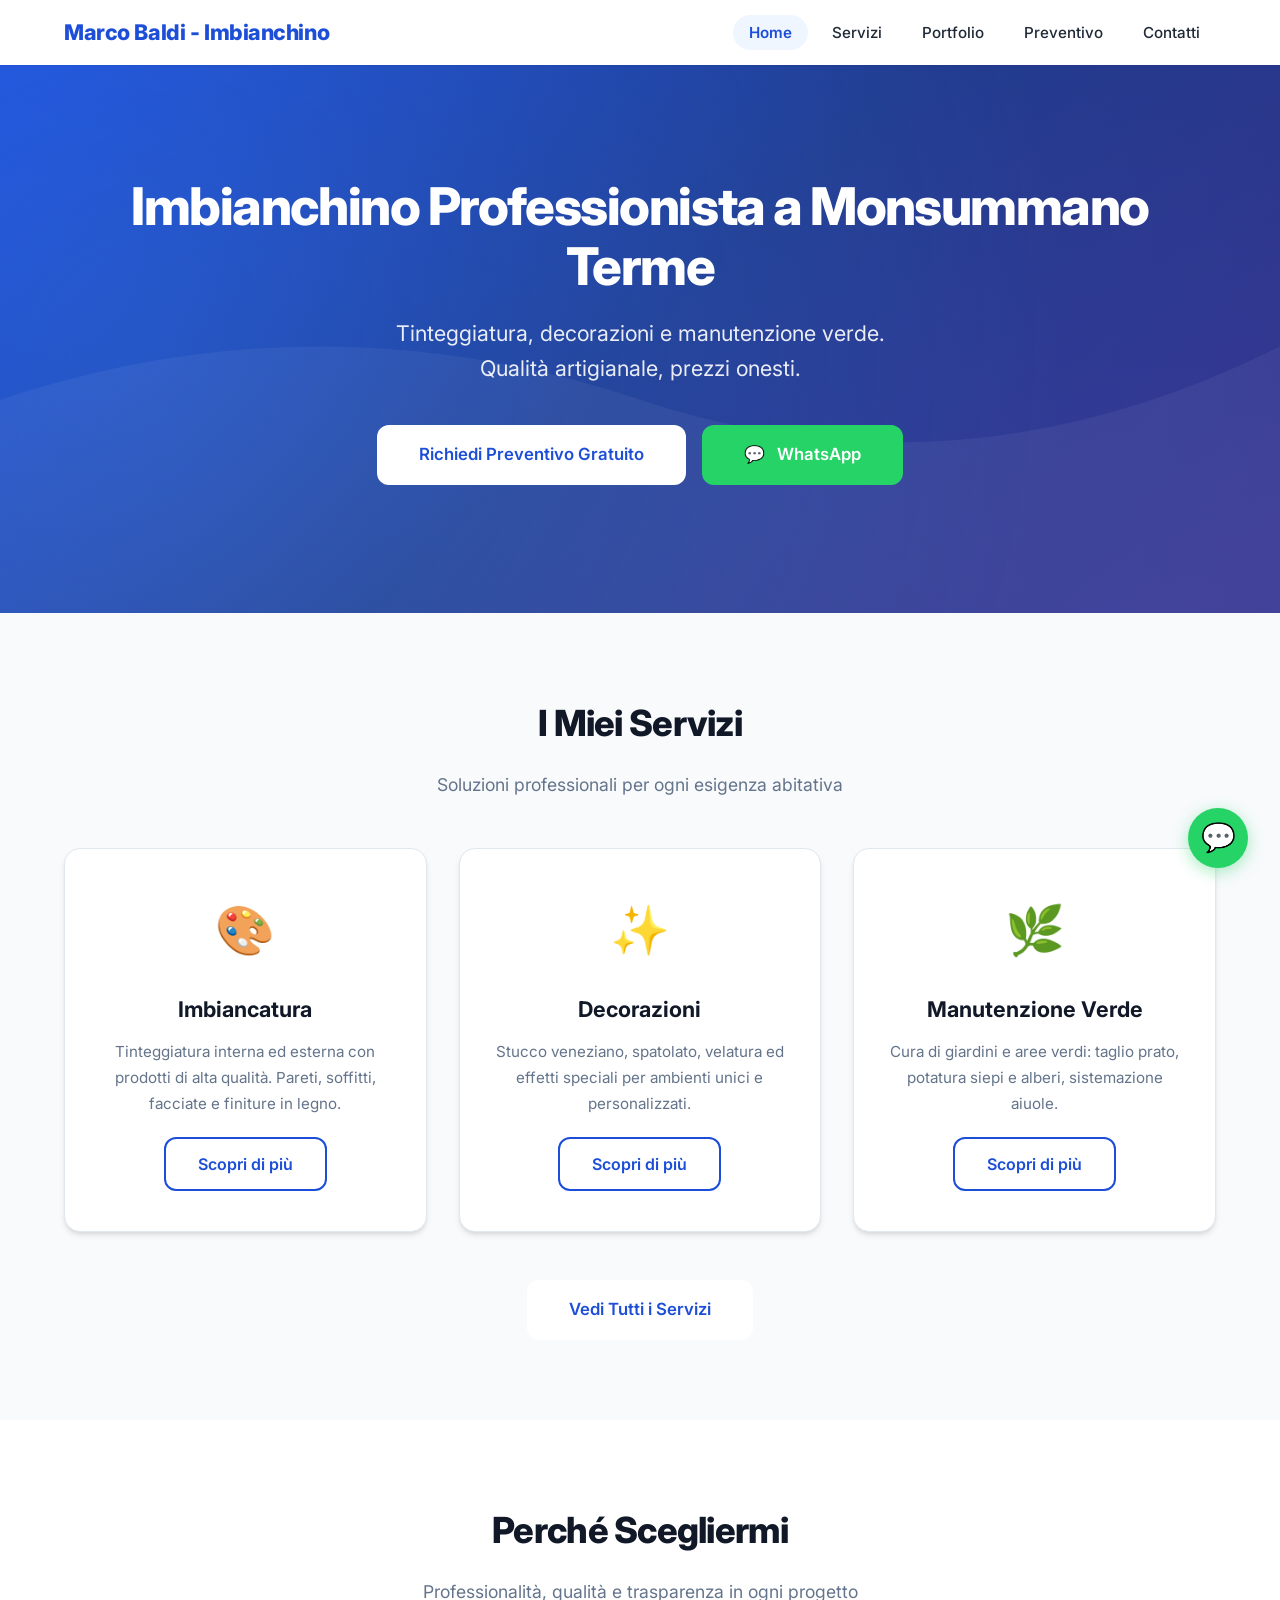
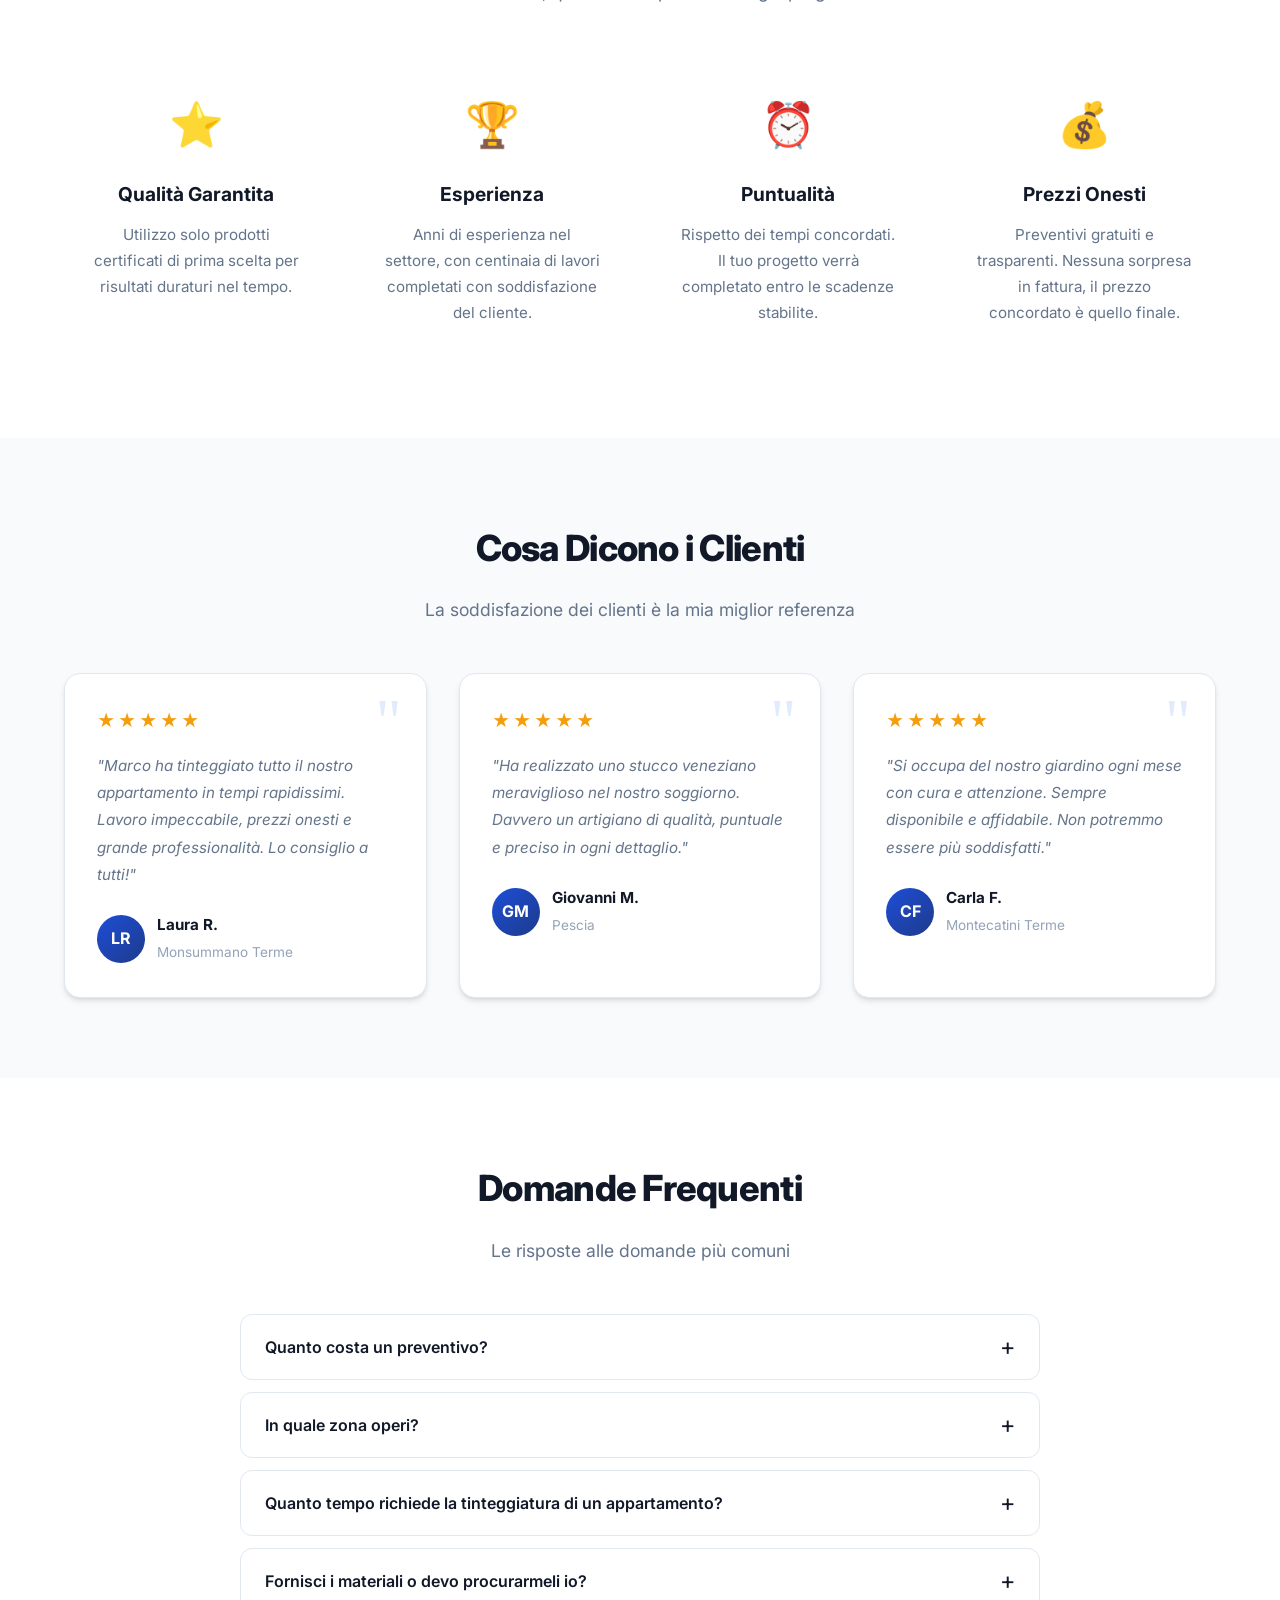
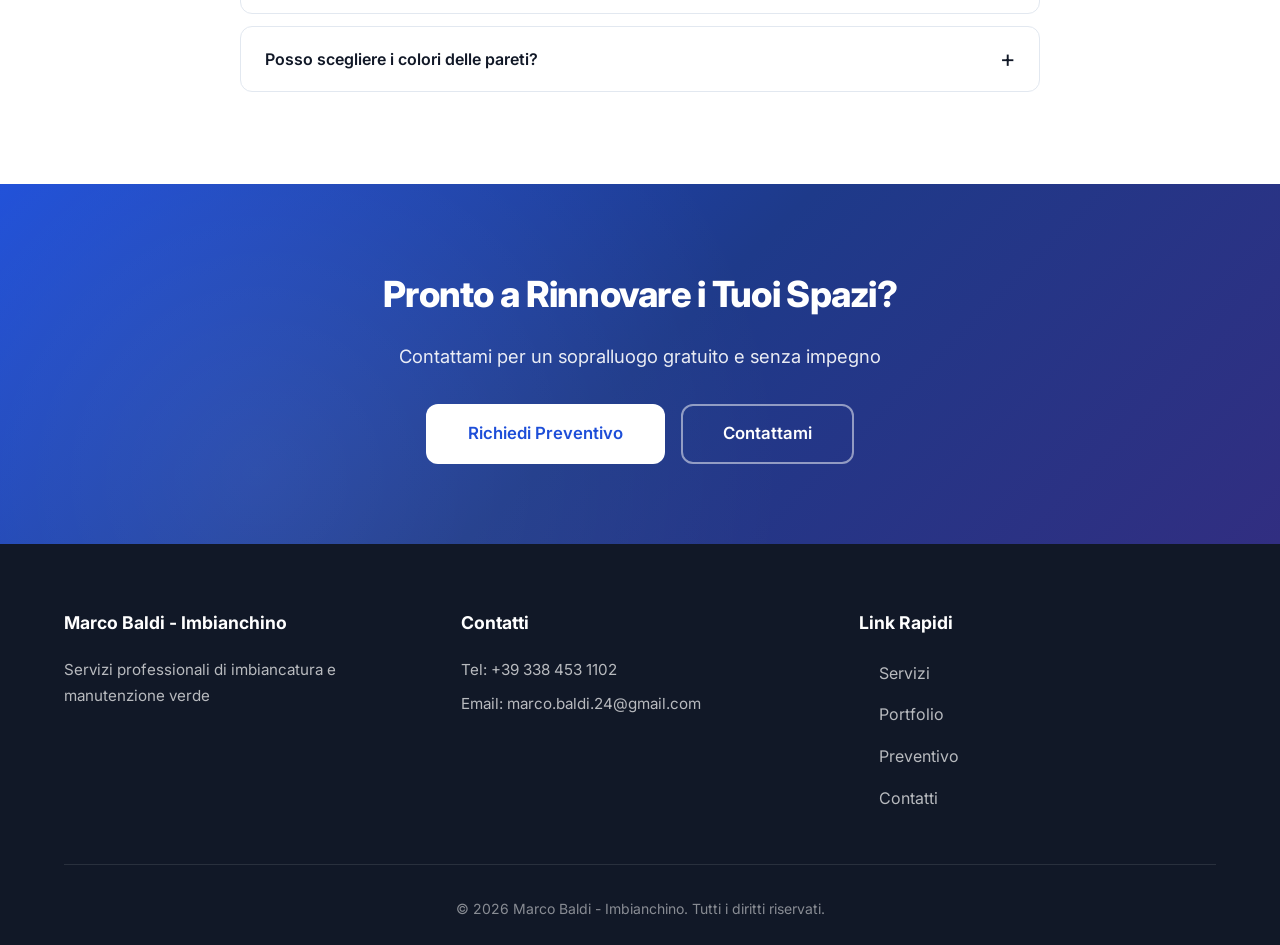
==== commit 092c9c3d: "Migliora estetica sito web e qualità codice per deploy su Cloudflare Pages - Aggiunto font Inter da " ====
--- a/index.html
+++ b/index.html
@@ -36,8 +36,11 @@
     <meta name="twitter:title" content="Marco Baldi - Imbianchino Professionista | Monsummano Terme">
     <meta name="twitter:description" content="Imbianchino professionista a Monsummano Terme e provincia di Pistoia. Preventivo gratuito.">
     <!-- Preconnect risorse esterne -->
+    <link rel="preconnect" href="https://fonts.googleapis.com">
+    <link rel="preconnect" href="https://fonts.gstatic.com" crossorigin>
     <link rel="preconnect" href="https://www.googletagmanager.com">
     <link rel="preconnect" href="https://www.google-analytics.com">
+    <link href="https://fonts.googleapis.com/css2?family=Inter:wght@400;500;600;700;800&display=swap" rel="stylesheet">
     <link rel="stylesheet" href="style.css">
     <!-- JSON-LD LocalBusiness -->
     <script type="application/ld+json">
@@ -104,7 +107,7 @@
         <nav class="navbar" aria-label="Navigazione principale">
             <div class="container">
                 <div class="nav-brand">
-                    <a href="index.html" style="text-decoration:none;"><h1>Marco Baldi - Imbianchino</h1></a>
+                    <a href="index.html"><span class="brand-text">Marco Baldi - Imbianchino</span></a>
                 </div>
                 <button class="nav-toggle" id="navToggle" aria-label="Apri menu di navigazione" aria-expanded="false" aria-controls="navMenu">
                     <span></span>
@@ -144,24 +147,25 @@
     <section class="services-preview" aria-labelledby="servizi-titolo">
         <div class="container">
             <h2 class="section-title" id="servizi-titolo">I Miei Servizi</h2>
+            <p class="section-subtitle">Soluzioni professionali per ogni esigenza abitativa</p>
             <div class="services-grid">
                 <div class="service-card">
                     <div class="service-icon" aria-hidden="true">🎨</div>
                     <h3>Imbiancatura</h3>
                     <p>Tinteggiatura interna ed esterna con prodotti di alta qualità. Pareti, soffitti, facciate e finiture in legno.</p>
-                    <a href="servizi.html#imbiancatura" class="btn btn-outline" style="margin-top: 1rem;">Scopri di più</a>
+                    <a href="servizi.html#imbiancatura" class="btn btn-outline">Scopri di più</a>
                 </div>
                 <div class="service-card">
                     <div class="service-icon" aria-hidden="true">✨</div>
                     <h3>Decorazioni</h3>
                     <p>Stucco veneziano, spatolato, velatura ed effetti speciali per ambienti unici e personalizzati.</p>
-                    <a href="servizi.html#decorazioni" class="btn btn-outline" style="margin-top: 1rem;">Scopri di più</a>
+                    <a href="servizi.html#decorazioni" class="btn btn-outline">Scopri di più</a>
                 </div>
                 <div class="service-card">
                     <div class="service-icon" aria-hidden="true">🌿</div>
                     <h3>Manutenzione Verde</h3>
                     <p>Cura di giardini e aree verdi: taglio prato, potatura siepi e alberi, sistemazione aiuole.</p>
-                    <a href="servizi.html#verde" class="btn btn-outline" style="margin-top: 1rem;">Scopri di più</a>
+                    <a href="servizi.html#verde" class="btn btn-outline">Scopri di più</a>
                 </div>
             </div>
             <div class="text-center">
@@ -174,6 +178,7 @@
     <section aria-labelledby="perche-titolo">
         <div class="container">
             <h2 class="section-title" id="perche-titolo">Perché Scegliermi</h2>
+            <p class="section-subtitle">Professionalità, qualità e trasparenza in ogni progetto</p>
             <div class="features-grid">
                 <div class="feature">
                     <div class="feature-icon" aria-hidden="true">⭐</div>
@@ -203,6 +208,7 @@
     <section class="testimonials" aria-labelledby="testimonianze-titolo">
         <div class="container">
             <h2 class="section-title" id="testimonianze-titolo">Cosa Dicono i Clienti</h2>
+            <p class="section-subtitle">La soddisfazione dei clienti è la mia miglior referenza</p>
             <div class="testimonials-grid">
                 <article class="testimonial-card">
                     <div class="testimonial-stars" aria-label="5 stelle su 5">★★★★★</div>
@@ -245,6 +251,7 @@
     <section aria-labelledby="faq-titolo">
         <div class="container">
             <h2 class="section-title" id="faq-titolo">Domande Frequenti</h2>
+            <p class="section-subtitle">Le risposte alle domande più comuni</p>
             <div class="faq-list" role="list">
                 <div class="faq-item" role="listitem">
                     <button class="faq-question" aria-expanded="false" aria-controls="faq-answer-1" id="faq-btn-1">
@@ -307,6 +314,11 @@
         </div>
     </section>
     </main>
+
+    <!-- Floating WhatsApp Button -->
+    <a href="https://wa.me/393384531102" class="whatsapp-float" target="_blank" rel="noopener noreferrer" aria-label="Contattami su WhatsApp">
+        💬
+    </a>
 
     <!-- Footer -->
     <footer class="footer">
--- a/style.css
+++ b/style.css
@@ -1,5 +1,7 @@
 /* Reset e Base */
-* {
+*,
+*::before,
+*::after {
     margin: 0;
     padding: 0;
     box-sizing: border-box;
@@ -34,40 +36,114 @@
 }
 
 :root {
-    --primary-color: #2563eb;
-    --secondary-color: #10b981;
-    --dark: #1f2937;
-    --light: #f9fafb;
-    --gray: #6b7280;
+    --primary-color: #1d4ed8;
+    --primary-light: #3b82f6;
+    --primary-dark: #1e3a8a;
+    --secondary-color: #059669;
+    --secondary-light: #10b981;
+    --accent: #f59e0b;
+    --dark: #111827;
+    --dark-soft: #1f2937;
+    --light: #f8fafc;
+    --light-alt: #f1f5f9;
+    --gray: #64748b;
+    --gray-light: #94a3b8;
+    --border: #e2e8f0;
     --white: #ffffff;
-    --shadow: 0 4px 6px rgba(0, 0, 0, 0.1);
-    --shadow-lg: 0 10px 25px rgba(0, 0, 0, 0.15);
+    --shadow-xs: 0 1px 2px rgba(0, 0, 0, 0.05);
+    --shadow: 0 4px 6px -1px rgba(0, 0, 0, 0.1), 0 2px 4px -2px rgba(0, 0, 0, 0.1);
+    --shadow-md: 0 10px 15px -3px rgba(0, 0, 0, 0.1), 0 4px 6px -4px rgba(0, 0, 0, 0.1);
+    --shadow-lg: 0 20px 25px -5px rgba(0, 0, 0, 0.1), 0 8px 10px -6px rgba(0, 0, 0, 0.1);
+    --shadow-xl: 0 25px 50px -12px rgba(0, 0, 0, 0.25);
+    --radius: 12px;
+    --radius-lg: 16px;
+    --radius-full: 9999px;
+    --transition: 0.3s cubic-bezier(0.4, 0, 0.2, 1);
+}
+
+html {
+    scroll-behavior: smooth;
 }
 
 body {
-    font-family: -apple-system, BlinkMacSystemFont, 'Segoe UI', Roboto, Oxygen, Ubuntu, Cantarell, sans-serif;
-    line-height: 1.6;
+    font-family: 'Inter', -apple-system, BlinkMacSystemFont, 'Segoe UI', Roboto, Oxygen, Ubuntu, Cantarell, sans-serif;
+    line-height: 1.7;
     color: var(--dark);
     background-color: var(--white);
+    -webkit-font-smoothing: antialiased;
+    -moz-osx-font-smoothing: grayscale;
 }
 
 .container {
     max-width: 1200px;
     margin: 0 auto;
-    padding: 0 20px;
+    padding: 0 24px;
+}
+
+/* Focus Visible - Accessibility */
+:focus-visible {
+    outline: 3px solid var(--primary-light);
+    outline-offset: 2px;
+    border-radius: 4px;
+}
+
+/* Scroll Reveal Animations */
+@keyframes fadeInUp {
+    from {
+        opacity: 0;
+        transform: translateY(30px);
+    }
+    to {
+        opacity: 1;
+        transform: translateY(0);
+    }
+}
+
+@keyframes fadeIn {
+    from { opacity: 0; }
+    to { opacity: 1; }
+}
+
+@keyframes slideInLeft {
+    from {
+        opacity: 0;
+        transform: translateX(-30px);
+    }
+    to {
+        opacity: 1;
+        transform: translateX(0);
+    }
+}
+
+.reveal {
+    opacity: 0;
+    transform: translateY(30px);
+    transition: opacity 0.6s var(--transition), transform 0.6s var(--transition);
+}
+
+.reveal.visible {
+    opacity: 1;
+    transform: translateY(0);
 }
 
 /* Header & Navbar */
 .header {
-    background-color: var(--white);
-    box-shadow: var(--shadow);
+    background-color: rgba(255, 255, 255, 0.95);
+    backdrop-filter: blur(12px);
+    -webkit-backdrop-filter: blur(12px);
+    box-shadow: var(--shadow-xs);
     position: sticky;
     top: 0;
     z-index: 1000;
+    transition: box-shadow var(--transition);
+}
+
+.header.scrolled {
+    box-shadow: var(--shadow-md);
 }
 
 .navbar {
-    padding: 1rem 0;
+    padding: 0.875rem 0;
 }
 
 .navbar .container {
@@ -76,27 +152,39 @@
     align-items: center;
 }
 
-.nav-brand h1 {
-    font-size: 1.5rem;
+.nav-brand h1,
+.nav-brand .brand-text {
+    font-size: 1.35rem;
     color: var(--primary-color);
+    font-weight: 800;
+    letter-spacing: -0.02em;
 }
 
 .nav-menu {
     display: flex;
     list-style: none;
-    gap: 2rem;
+    gap: 0.5rem;
 }
 
 .nav-menu a {
     text-decoration: none;
-    color: var(--dark);
+    color: var(--dark-soft);
     font-weight: 500;
-    transition: color 0.3s;
-}
-
-.nav-menu a:hover,
+    font-size: 0.95rem;
+    transition: color var(--transition), background-color var(--transition);
+    padding: 0.5rem 1rem;
+    border-radius: var(--radius-full);
+}
+
+.nav-menu a:hover {
+    color: var(--primary-color);
+    background-color: var(--light);
+}
+
 .nav-menu a.active {
     color: var(--primary-color);
+    background-color: #eff6ff;
+    font-weight: 600;
 }
 
 .nav-toggle {
@@ -110,23 +198,49 @@
     min-height: 48px;
     align-items: center;
     justify-content: center;
+    border-radius: var(--radius);
+    transition: background-color var(--transition);
+}
+
+.nav-toggle:hover {
+    background-color: var(--light);
 }
 
 .nav-toggle span {
-    width: 25px;
-    height: 3px;
+    width: 22px;
+    height: 2.5px;
     background-color: var(--dark);
-    margin: 3px 0;
-    transition: 0.3s;
+    margin: 2.5px 0;
+    border-radius: 2px;
+    transition: var(--transition);
 }
 
 /* Hero Section */
 .hero {
     position: relative;
-    background: linear-gradient(135deg, var(--primary-color) 0%, #1e40af 100%);
+    background: linear-gradient(135deg, var(--primary-color) 0%, var(--primary-dark) 50%, #312e81 100%);
     color: var(--white);
-    padding: 8rem 0;
+    padding: 7rem 0 8rem;
     text-align: center;
+    overflow: hidden;
+}
+
+.hero::before {
+    content: '';
+    position: absolute;
+    top: -50%;
+    left: -50%;
+    width: 200%;
+    height: 200%;
+    background: radial-gradient(circle at 30% 50%, rgba(59, 130, 246, 0.3) 0%, transparent 50%),
+                radial-gradient(circle at 70% 80%, rgba(99, 102, 241, 0.2) 0%, transparent 40%);
+    animation: heroFloat 20s ease-in-out infinite;
+}
+
+@keyframes heroFloat {
+    0%, 100% { transform: translate(0, 0) rotate(0deg); }
+    33% { transform: translate(2%, -2%) rotate(1deg); }
+    66% { transform: translate(-1%, 1%) rotate(-1deg); }
 }
 
 .hero-overlay {
@@ -135,25 +249,31 @@
     left: 0;
     right: 0;
     bottom: 0;
-    background: url('data:image/svg+xml,<svg xmlns="http://www.w3.org/2000/svg" viewBox="0 0 1200 600"><path d="M0,300 Q300,200 600,300 T1200,300 L1200,600 L0,600 Z" fill="rgba(255,255,255,0.1)"/></svg>');
+    background: url('data:image/svg+xml,<svg xmlns="http://www.w3.org/2000/svg" viewBox="0 0 1200 600"><path d="M0,400 Q300,300 600,400 T1200,350 L1200,600 L0,600 Z" fill="rgba(255,255,255,0.05)"/></svg>');
     background-size: cover;
+    background-position: bottom;
 }
 
 .hero-content {
     position: relative;
     z-index: 1;
+    animation: fadeInUp 0.8s ease-out;
 }
 
 .hero-title {
-    font-size: 3rem;
-    margin-bottom: 1rem;
-    font-weight: 700;
+    font-size: 3.25rem;
+    margin-bottom: 1.25rem;
+    font-weight: 800;
+    letter-spacing: -0.03em;
+    line-height: 1.15;
 }
 
 .hero-subtitle {
-    font-size: 1.5rem;
-    margin-bottom: 2rem;
+    font-size: 1.35rem;
+    margin-bottom: 2.5rem;
     opacity: 0.9;
+    font-weight: 400;
+    line-height: 1.6;
 }
 
 .hero-buttons {
@@ -165,15 +285,19 @@
 
 /* Buttons */
 .btn {
-    display: inline-block;
+    display: inline-flex;
+    align-items: center;
+    justify-content: center;
     padding: 0.875rem 2rem;
-    border-radius: 8px;
+    border-radius: var(--radius);
     text-decoration: none;
     font-weight: 600;
-    transition: all 0.3s;
+    transition: all var(--transition);
     border: 2px solid transparent;
     cursor: pointer;
     font-size: 1rem;
+    gap: 0.5rem;
+    line-height: 1.4;
 }
 
 .btn-primary {
@@ -184,17 +308,19 @@
 .btn-primary:hover {
     transform: translateY(-2px);
     box-shadow: var(--shadow-lg);
+    background-color: var(--light);
 }
 
 .btn-secondary {
     background-color: transparent;
     color: var(--white);
-    border-color: var(--white);
+    border-color: rgba(255, 255, 255, 0.5);
 }
 
 .btn-secondary:hover {
     background-color: var(--white);
     color: var(--primary-color);
+    border-color: var(--white);
 }
 
 .btn-outline {
@@ -206,38 +332,54 @@
 .btn-outline:hover {
     background-color: var(--primary-color);
     color: var(--white);
+    transform: translateY(-2px);
+    box-shadow: var(--shadow);
 }
 
 .btn-whatsapp {
     background-color: #25d366;
     color: var(--white);
-    border: none;
+    border: 2px solid #25d366;
 }
 
 .btn-whatsapp:hover {
     background-color: #20ba5a;
+    border-color: #20ba5a;
     transform: translateY(-2px);
+    box-shadow: 0 8px 20px rgba(37, 211, 102, 0.3);
 }
 
 .btn-large {
     padding: 1rem 2.5rem;
-    font-size: 1.1rem;
+    font-size: 1.05rem;
 }
 
 .whatsapp-icon {
-    margin-right: 0.5rem;
+    margin-right: 0.25rem;
 }
 
 /* Sections */
 section {
-    padding: 4rem 0;
+    padding: 5rem 0;
 }
 
 .section-title {
     text-align: center;
-    font-size: 2.5rem;
+    font-size: 2.25rem;
+    margin-bottom: 1rem;
+    color: var(--dark);
+    font-weight: 800;
+    letter-spacing: -0.02em;
+}
+
+.section-subtitle {
+    text-align: center;
+    color: var(--gray);
+    font-size: 1.1rem;
     margin-bottom: 3rem;
-    color: var(--dark);
+    max-width: 600px;
+    margin-left: auto;
+    margin-right: auto;
 }
 
 /* Services Preview */
@@ -247,38 +389,61 @@
 
 .services-grid {
     display: grid;
-    grid-template-columns: repeat(auto-fit, minmax(280px, 1fr));
+    grid-template-columns: repeat(auto-fit, minmax(300px, 1fr));
     gap: 2rem;
     margin-bottom: 3rem;
 }
 
 .service-card {
     background-color: var(--white);
-    padding: 2rem;
-    border-radius: 12px;
+    padding: 2.5rem 2rem;
+    border-radius: var(--radius-lg);
     text-align: center;
     box-shadow: var(--shadow);
-    transition: transform 0.3s, box-shadow 0.3s;
+    transition: transform var(--transition), box-shadow var(--transition);
+    border: 1px solid var(--border);
+    position: relative;
+    overflow: hidden;
+}
+
+.service-card::before {
+    content: '';
+    position: absolute;
+    top: 0;
+    left: 0;
+    right: 0;
+    height: 4px;
+    background: linear-gradient(90deg, var(--primary-color), var(--primary-light));
+    opacity: 0;
+    transition: opacity var(--transition);
 }
 
 .service-card:hover {
-    transform: translateY(-5px);
+    transform: translateY(-8px);
     box-shadow: var(--shadow-lg);
+}
+
+.service-card:hover::before {
+    opacity: 1;
 }
 
 .service-icon {
     font-size: 3rem;
-    margin-bottom: 1rem;
+    margin-bottom: 1.25rem;
+    display: inline-block;
 }
 
 .service-card h3 {
-    font-size: 1.5rem;
-    margin-bottom: 1rem;
+    font-size: 1.35rem;
+    margin-bottom: 0.75rem;
     color: var(--dark);
+    font-weight: 700;
 }
 
 .service-card p {
     color: var(--gray);
+    line-height: 1.7;
+    font-size: 0.95rem;
 }
 
 /* Features Grid */
@@ -290,38 +455,68 @@
 
 .feature {
     text-align: center;
-    padding: 1.5rem;
+    padding: 2rem 1.5rem;
+    border-radius: var(--radius-lg);
+    transition: background-color var(--transition), transform var(--transition);
+}
+
+.feature:hover {
+    background-color: var(--light);
+    transform: translateY(-4px);
 }
 
 .feature-icon {
-    font-size: 2.5rem;
-    color: var(--secondary-color);
+    font-size: 2.75rem;
     margin-bottom: 1rem;
+    display: inline-block;
 }
 
 .feature h3 {
-    font-size: 1.25rem;
-    margin-bottom: 0.5rem;
+    font-size: 1.2rem;
+    margin-bottom: 0.75rem;
+    font-weight: 700;
+    color: var(--dark);
 }
 
 .feature p {
     color: var(--gray);
+    font-size: 0.95rem;
+    line-height: 1.7;
 }
 
 /* CTA Section */
 .cta {
-    background: linear-gradient(135deg, var(--primary-color) 0%, #1e40af 100%);
+    background: linear-gradient(135deg, var(--primary-color) 0%, var(--primary-dark) 50%, #312e81 100%);
     color: var(--white);
     text-align: center;
+    position: relative;
+    overflow: hidden;
+}
+
+.cta::before {
+    content: '';
+    position: absolute;
+    top: 0;
+    left: 0;
+    right: 0;
+    bottom: 0;
+    background: radial-gradient(circle at 20% 80%, rgba(255,255,255,0.08) 0%, transparent 50%);
+}
+
+.cta .container {
+    position: relative;
+    z-index: 1;
 }
 
 .cta h2 {
-    font-size: 2.5rem;
+    font-size: 2.25rem;
     margin-bottom: 1rem;
+    font-weight: 800;
+    letter-spacing: -0.02em;
 }
 
 .cta p {
-    font-size: 1.25rem;
+    font-size: 1.15rem;
     margin-bottom: 2rem;
     opacity: 0.9;
 }
@@ -337,30 +532,33 @@
 .footer {
     background-color: var(--dark);
     color: var(--white);
-    padding: 3rem 0 1rem;
+    padding: 4rem 0 1.5rem;
 }
 
 .footer-content {
     display: grid;
     grid-template-columns: repeat(auto-fit, minmax(250px, 1fr));
-    gap: 2rem;
-    margin-bottom: 2rem;
+    gap: 2.5rem;
+    margin-bottom: 2.5rem;
 }
 
 .footer-section h3 {
-    margin-bottom: 1rem;
+    margin-bottom: 1.25rem;
     color: var(--white);
+    font-weight: 700;
+    font-size: 1.1rem;
 }
 
 .footer-section p {
-    color: rgba(255, 255, 255, 0.8);
+    color: rgba(255, 255, 255, 0.7);
     margin-bottom: 0.5rem;
+    font-size: 0.95rem;
 }
 
 .footer-section a {
-    color: rgba(255, 255, 255, 0.8);
+    color: rgba(255, 255, 255, 0.7);
     text-decoration: none;
-    transition: color 0.3s;
+    transition: color var(--transition);
 }
 
 .footer-section a:hover {
@@ -372,14 +570,35 @@
 }
 
 .footer-section ul li {
-    margin-bottom: 0.5rem;
+    margin-bottom: 0.6rem;
+}
+
+.footer-section ul li a {
+    display: inline-flex;
+    align-items: center;
+    gap: 0.5rem;
+    padding: 0.15rem 0;
+}
+
+.footer-section ul li a::before {
+    content: '→';
+    font-size: 0.8rem;
+    opacity: 0;
+    transform: translateX(-8px);
+    transition: opacity var(--transition), transform var(--transition);
+}
+
+.footer-section ul li a:hover::before {
+    opacity: 1;
+    transform: translateX(0);
 }
 
 .footer-bottom {
     text-align: center;
     padding-top: 2rem;
     border-top: 1px solid rgba(255, 255, 255, 0.1);
-    color: rgba(255, 255, 255, 0.6);
+    color: rgba(255, 255, 255, 0.5);
+    font-size: 0.875rem;
 }
 
 /* Utility Classes */
@@ -394,10 +613,15 @@
 }
 
 .faq-item {
-    border: 1px solid #e5e7eb;
-    border-radius: 8px;
-    margin-bottom: 1rem;
+    border: 1px solid var(--border);
+    border-radius: var(--radius);
+    margin-bottom: 0.75rem;
     overflow: hidden;
+    transition: border-color var(--transition), box-shadow var(--transition);
+}
+
+.faq-item:hover {
+    border-color: var(--primary-light);
 }
 
 .faq-question {
@@ -413,8 +637,9 @@
     display: flex;
     justify-content: space-between;
     align-items: center;
-    transition: background-color 0.2s;
+    transition: background-color 0.2s, color 0.2s;
     min-height: 48px;
+    font-family: inherit;
 }
 
 .faq-question:hover {
@@ -431,7 +656,7 @@
     font-size: 1.5rem;
     font-weight: 400;
     line-height: 1;
-    transition: transform 0.3s;
+    transition: transform 0.3s ease;
     flex-shrink: 0;
     margin-left: 1rem;
 }
@@ -454,7 +679,7 @@
 
 .faq-answer p {
     color: var(--gray);
-    line-height: 1.7;
+    line-height: 1.8;
 }
 
 /* Testimonials Section */
@@ -464,29 +689,50 @@
 
 .testimonials-grid {
     display: grid;
-    grid-template-columns: repeat(auto-fit, minmax(280px, 1fr));
+    grid-template-columns: repeat(auto-fit, minmax(300px, 1fr));
     gap: 2rem;
 }
 
 .testimonial-card {
     background-color: var(--white);
     padding: 2rem;
-    border-radius: 12px;
+    border-radius: var(--radius-lg);
     box-shadow: var(--shadow);
+    border: 1px solid var(--border);
+    transition: transform var(--transition), box-shadow var(--transition);
+    position: relative;
+}
+
+.testimonial-card::before {
+    content: '"';
+    position: absolute;
+    top: 1rem;
+    right: 1.5rem;
+    font-size: 4rem;
+    font-family: Georgia, serif;
+    color: var(--primary-light);
+    opacity: 0.15;
+    line-height: 1;
+}
+
+.testimonial-card:hover {
+    transform: translateY(-4px);
+    box-shadow: var(--shadow-md);
 }
 
 .testimonial-stars {
-    color: #f59e0b;
-    font-size: 1.25rem;
+    color: var(--accent);
+    font-size: 1.1rem;
     margin-bottom: 1rem;
-    letter-spacing: 2px;
+    letter-spacing: 3px;
 }
 
 .testimonial-text {
     color: var(--gray);
     font-style: italic;
-    line-height: 1.7;
+    line-height: 1.8;
     margin-bottom: 1.5rem;
+    font-size: 0.95rem;
 }
 
 .testimonial-author {
@@ -499,25 +745,659 @@
     width: 48px;
     height: 48px;
     border-radius: 50%;
-    background: linear-gradient(135deg, var(--primary-color) 0%, #1e40af 100%);
+    background: linear-gradient(135deg, var(--primary-color) 0%, var(--primary-dark) 100%);
     display: flex;
     align-items: center;
     justify-content: center;
     color: var(--white);
     font-weight: 700;
-    font-size: 1.1rem;
+    font-size: 1rem;
     flex-shrink: 0;
 }
 
 .testimonial-info strong {
     display: block;
     color: var(--dark);
+    font-weight: 700;
+    font-size: 0.95rem;
+}
+
+.testimonial-info span {
+    color: var(--gray-light);
+    font-size: 0.85rem;
+}
+
+.service-card .btn {
+    margin-top: 1.25rem;
+}
+
+/* Page Header (shared across inner pages) */
+.page-header {
+    background: linear-gradient(135deg, var(--primary-color) 0%, var(--primary-dark) 50%, #312e81 100%);
+    color: var(--white);
+    padding: 4.5rem 0;
+    text-align: center;
+    margin-bottom: 3rem;
+    position: relative;
+    overflow: hidden;
+}
+
+.page-header::before {
+    content: '';
+    position: absolute;
+    top: 0;
+    left: 0;
+    right: 0;
+    bottom: 0;
+    background: radial-gradient(circle at 80% 20%, rgba(255,255,255,0.08) 0%, transparent 50%);
+}
+
+.page-header .container {
+    position: relative;
+    z-index: 1;
+}
+
+.page-header h1 {
+    font-size: 2.5rem;
+    margin-bottom: 0.75rem;
+    font-weight: 800;
+    letter-spacing: -0.02em;
+}
+
+.page-header p {
+    font-size: 1.15rem;
+    opacity: 0.85;
+}
+
+/* Service Detail (servizi.html) */
+.service-detail {
+    background-color: var(--white);
+    padding: 3rem;
+    margin-bottom: 2.5rem;
+    border-radius: var(--radius-lg);
+    box-shadow: var(--shadow);
+    border: 1px solid var(--border);
+    transition: box-shadow var(--transition);
+}
+
+.service-detail:hover {
+    box-shadow: var(--shadow-md);
+}
+
+.service-detail h2 {
+    color: var(--primary-color);
+    margin-bottom: 1.5rem;
+    font-size: 1.85rem;
+    font-weight: 800;
+}
+
+.service-detail h3 {
+    color: var(--dark);
+    margin-top: 1.75rem;
+    margin-bottom: 1rem;
+    font-size: 1.35rem;
+    font-weight: 700;
+}
+
+.service-detail ul {
+    list-style: none;
+    padding: 0;
+}
+
+.service-detail ul li {
+    padding: 0.6rem 0 0.6rem 2rem;
+    position: relative;
+    color: var(--dark-soft);
+}
+
+.service-detail ul li::before {
+    content: "✓";
+    position: absolute;
+    left: 0;
+    color: var(--secondary-color);
+    font-weight: bold;
+    font-size: 1.1rem;
+}
+
+.service-detail p {
+    color: var(--gray);
+    line-height: 1.8;
+    margin-bottom: 1rem;
+}
+
+.price-info {
+    background: linear-gradient(135deg, var(--light) 0%, #eff6ff 100%);
+    padding: 1.75rem;
+    border-radius: var(--radius);
+    margin-top: 2rem;
+    border-left: 4px solid var(--primary-color);
+}
+
+.price-info h4 {
+    color: var(--dark);
+    margin-bottom: 0.5rem;
+    font-weight: 700;
+}
+
+/* Portfolio (portfolio.html) */
+.portfolio-grid {
+    display: grid;
+    grid-template-columns: repeat(auto-fill, minmax(320px, 1fr));
+    gap: 1.5rem;
+    margin-bottom: 3rem;
+}
+
+.portfolio-item {
+    position: relative;
+    border-radius: var(--radius-lg);
+    overflow: hidden;
+    box-shadow: var(--shadow);
+    transition: transform var(--transition), box-shadow var(--transition);
+    background-color: var(--light);
+    aspect-ratio: 4/3;
+}
+
+.portfolio-item:hover {
+    transform: translateY(-6px) scale(1.01);
+    box-shadow: var(--shadow-xl);
+}
+
+.portfolio-image {
+    width: 100%;
+    height: 100%;
+    background: linear-gradient(135deg, #e0e7ff 0%, #dbeafe 100%);
+    display: flex;
+    align-items: center;
+    justify-content: center;
+}
+
+.portfolio-image img {
+    width: 100%;
+    height: 100%;
+    object-fit: cover;
+    transition: transform 0.5s cubic-bezier(0.4, 0, 0.2, 1);
+}
+
+.portfolio-item:hover .portfolio-image img {
+    transform: scale(1.08);
+}
+
+.portfolio-overlay {
+    position: absolute;
+    bottom: 0;
+    left: 0;
+    right: 0;
+    background: linear-gradient(to top, rgba(0,0,0,0.85) 0%, rgba(0,0,0,0.2) 60%, transparent 100%);
+    color: var(--white);
+    padding: 2rem 1.5rem 1.5rem;
+    transform: translateY(100%);
+    transition: transform 0.4s cubic-bezier(0.4, 0, 0.2, 1);
+}
+
+.portfolio-item:hover .portfolio-overlay {
+    transform: translateY(0);
+}
+
+.portfolio-overlay h3 {
+    font-size: 1.15rem;
+    margin-bottom: 0.35rem;
+    font-weight: 700;
+}
+
+.portfolio-overlay p {
+    font-size: 0.9rem;
+    opacity: 0.85;
+}
+
+.category-filter {
+    display: flex;
+    justify-content: center;
+    gap: 0.75rem;
+    margin-bottom: 3rem;
+    flex-wrap: wrap;
+}
+
+.filter-btn {
+    padding: 0.6rem 1.5rem;
+    border: 2px solid var(--border);
+    background-color: var(--white);
+    color: var(--gray);
+    border-radius: var(--radius-full);
+    cursor: pointer;
     font-weight: 600;
-}
-
-.testimonial-info span {
+    font-size: 0.9rem;
+    transition: all var(--transition);
+    font-family: inherit;
+}
+
+.filter-btn:hover {
+    border-color: var(--primary-color);
+    color: var(--primary-color);
+}
+
+.filter-btn.active {
+    background-color: var(--primary-color);
+    border-color: var(--primary-color);
+    color: var(--white);
+    box-shadow: 0 4px 12px rgba(29, 78, 216, 0.3);
+}
+
+.placeholder-note {
+    background: linear-gradient(135deg, #fef3c7 0%, #fefce8 100%);
+    border-left: 4px solid var(--accent);
+    padding: 1.5rem;
+    border-radius: var(--radius);
+    margin-bottom: 3rem;
+}
+
+.placeholder-note h2 {
+    color: #92400e;
+    margin-bottom: 0.5rem;
+    font-size: 1.25rem;
+}
+
+.placeholder-note p {
+    color: #78350f;
+    font-size: 0.95rem;
+}
+
+/* Form (preventivo.html) */
+.form-container {
+    max-width: 800px;
+    margin: 0 auto;
+    background-color: var(--white);
+    padding: 3rem;
+    border-radius: var(--radius-lg);
+    box-shadow: var(--shadow-lg);
+    border: 1px solid var(--border);
+}
+
+.form-section {
+    margin-bottom: 2.5rem;
+}
+
+.form-section h3 {
+    color: var(--primary-color);
+    margin-bottom: 1.25rem;
+    font-size: 1.35rem;
+    font-weight: 700;
+}
+
+.form-group {
+    margin-bottom: 1.5rem;
+}
+
+.form-group label {
+    display: block;
+    margin-bottom: 0.5rem;
+    font-weight: 600;
+    color: var(--dark);
+    font-size: 0.95rem;
+}
+
+.form-group input,
+.form-group select,
+.form-group textarea {
+    width: 100%;
+    padding: 0.875rem 1rem;
+    border: 2px solid var(--border);
+    border-radius: var(--radius);
+    font-size: 1rem;
+    font-family: inherit;
+    transition: border-color var(--transition), box-shadow var(--transition);
+    background-color: var(--white);
+}
+
+.form-group input:focus,
+.form-group select:focus,
+.form-group textarea:focus {
+    outline: none;
+    border-color: var(--primary-light);
+    box-shadow: 0 0 0 3px rgba(59, 130, 246, 0.1);
+}
+
+.form-group textarea {
+    min-height: 120px;
+    resize: vertical;
+}
+
+.form-group small {
+    display: block;
+    margin-top: 0.35rem;
+    color: var(--gray-light);
+    font-size: 0.85rem;
+}
+
+.checkbox-group {
+    display: flex;
+    flex-direction: column;
+    gap: 0.75rem;
+}
+
+.checkbox-item {
+    display: flex;
+    align-items: center;
+}
+
+.checkbox-item input[type="checkbox"] {
+    width: auto;
+    margin-right: 0.75rem;
+    cursor: pointer;
+    accent-color: var(--primary-color);
+}
+
+.checkbox-item label {
+    margin-bottom: 0;
+    cursor: pointer;
+    font-weight: 400;
+}
+
+.estimate-box {
+    background: linear-gradient(135deg, var(--primary-color) 0%, var(--primary-dark) 100%);
+    color: var(--white);
+    padding: 2rem;
+    border-radius: var(--radius-lg);
+    margin-bottom: 2rem;
+    text-align: center;
+}
+
+.estimate-box h3 {
+    margin-bottom: 1rem;
+    font-size: 1.35rem;
+}
+
+.estimate-amount {
+    font-size: 2.5rem;
+    font-weight: 800;
+    margin: 1rem 0;
+}
+
+.estimate-note {
+    font-size: 0.9rem;
+    opacity: 0.85;
+}
+
+.error-message {
+    color: #dc2626;
+    font-size: 0.85rem;
+    margin-top: 0.35rem;
+    display: none;
+}
+
+.success-message {
+    background: linear-gradient(135deg, #d1fae5 0%, #ecfdf5 100%);
+    border-left: 4px solid var(--secondary-color);
+    padding: 1.75rem;
+    border-radius: var(--radius);
+    margin-bottom: 2rem;
+    display: none;
+}
+
+.success-message h3 {
+    color: #065f46;
+    margin-bottom: 0.5rem;
+}
+
+.success-message p {
+    color: #047857;
+}
+
+.radio-group {
+    display: grid;
+    grid-template-columns: repeat(auto-fit, minmax(150px, 1fr));
+    gap: 0.75rem;
+}
+
+.radio-item {
+    position: relative;
+}
+
+.radio-item input[type="radio"] {
+    position: absolute;
+    opacity: 0;
+}
+
+.radio-item label {
+    display: block;
+    padding: 1rem;
+    border: 2px solid var(--border);
+    border-radius: var(--radius);
+    text-align: center;
+    cursor: pointer;
+    transition: all var(--transition);
+    font-size: 0.95rem;
+}
+
+.radio-item input[type="radio"]:checked + label {
+    border-color: var(--primary-color);
+    background-color: #eff6ff;
+    color: var(--primary-color);
+    font-weight: 600;
+    box-shadow: 0 0 0 3px rgba(29, 78, 216, 0.1);
+}
+
+.radio-item label:hover {
+    border-color: var(--primary-light);
+    background-color: var(--light);
+}
+
+.form-subtitle {
     color: var(--gray);
-    font-size: 0.875rem;
+    margin-bottom: 1.5rem;
+}
+
+/* Contact (contatti.html) */
+.contact-grid {
+    display: grid;
+    grid-template-columns: repeat(auto-fit, minmax(320px, 1fr));
+    gap: 2.5rem;
+    margin-bottom: 3rem;
+}
+
+.contact-info {
+    background-color: var(--white);
+    padding: 2rem;
+    border-radius: var(--radius-lg);
+    box-shadow: var(--shadow);
+    border: 1px solid var(--border);
+}
+
+.contact-item {
+    display: flex;
+    align-items: start;
+    margin-bottom: 1.25rem;
+    padding: 1.25rem;
+    background-color: var(--light);
+    border-radius: var(--radius);
+    transition: background-color var(--transition);
+}
+
+.contact-item:hover {
+    background-color: var(--light-alt);
+}
+
+.contact-icon {
+    font-size: 1.75rem;
+    margin-right: 1rem;
+    min-width: 40px;
+}
+
+.contact-details h3 {
+    margin-bottom: 0.35rem;
+    color: var(--dark);
+    font-size: 1rem;
+    font-weight: 700;
+}
+
+.contact-details p {
+    color: var(--gray);
+    margin: 0;
+}
+
+.contact-details a {
+    color: var(--primary-color);
+    text-decoration: none;
+    font-weight: 600;
+    transition: color var(--transition);
+}
+
+.contact-details a:hover {
+    color: var(--primary-dark);
+    text-decoration: underline;
+}
+
+.contact-details small {
+    color: var(--gray-light);
+    font-size: 0.85rem;
+}
+
+.contact-form {
+    background-color: var(--white);
+    padding: 2rem;
+    border-radius: var(--radius-lg);
+    box-shadow: var(--shadow);
+    border: 1px solid var(--border);
+}
+
+.contact-form h2 {
+    margin-bottom: 1.5rem;
+    color: var(--dark);
+    font-weight: 800;
+}
+
+.contact-form .form-group textarea {
+    min-height: 150px;
+}
+
+.contact-actions {
+    text-align: center;
+    margin-top: 2rem;
+    padding-top: 2rem;
+    border-top: 2px solid var(--light);
+}
+
+.contact-actions p {
+    color: var(--gray);
+    margin-bottom: 1rem;
+}
+
+.contact-actions-buttons {
+    display: flex;
+    gap: 1rem;
+    justify-content: center;
+    flex-wrap: wrap;
+}
+
+.orari-box {
+    background: linear-gradient(135deg, var(--secondary-color) 0%, #047857 100%);
+    color: var(--white);
+    padding: 1.75rem;
+    border-radius: var(--radius);
+    margin-top: 1.5rem;
+}
+
+.orari-box h3 {
+    margin-bottom: 1rem;
+    font-weight: 700;
+}
+
+.orari-box p {
+    margin: 0.5rem 0;
+    opacity: 0.95;
+}
+
+.orari-box small {
+    display: block;
+    margin-top: 0.75rem;
+    opacity: 0.85;
+    font-size: 0.85rem;
+}
+
+/* Preventivo alternative contact */
+.alt-contact {
+    text-align: center;
+    margin-top: 3rem;
+    padding-top: 2rem;
+    border-top: 2px solid var(--light);
+}
+
+.alt-contact h3 {
+    margin-bottom: 1rem;
+    font-weight: 700;
+}
+
+.contact-info h2 {
+    margin-bottom: 1.5rem;
+    color: var(--dark);
+    font-weight: 800;
+}
+
+/* Full-width button */
+.btn-block {
+    width: 100%;
+}
+
+/* Section CTA (bottom of content pages) */
+.section-cta {
+    text-align: center;
+    margin-top: 3rem;
+}
+
+.section-cta h2 {
+    margin-bottom: 1.5rem;
+    font-weight: 800;
+}
+
+.section-cta p {
+    color: var(--gray);
+    margin-bottom: 2rem;
+    font-size: 1.1rem;
+}
+
+.form-note {
+    color: var(--gray-light);
+    margin-top: 1rem;
+}
+
+/* Nav brand link */
+.nav-brand a {
+    text-decoration: none;
+}
+
+/* Floating WhatsApp Button */
+.whatsapp-float {
+    position: fixed;
+    bottom: 2rem;
+    right: 2rem;
+    width: 60px;
+    height: 60px;
+    background-color: #25d366;
+    color: var(--white);
+    border-radius: 50%;
+    display: flex;
+    align-items: center;
+    justify-content: center;
+    font-size: 1.75rem;
+    box-shadow: 0 4px 16px rgba(37, 211, 102, 0.4);
+    z-index: 999;
+    text-decoration: none;
+    transition: transform var(--transition), box-shadow var(--transition);
+    animation: floatPulse 2s ease-in-out infinite;
+}
+
+.whatsapp-float:hover {
+    transform: scale(1.1);
+    box-shadow: 0 6px 24px rgba(37, 211, 102, 0.5);
+}
+
+@keyframes floatPulse {
+    0%, 100% { transform: translateY(0); }
+    50% { transform: translateY(-4px); }
+}
+
+.whatsapp-float:hover {
+    animation: none;
+    transform: scale(1.1);
 }
 
 /* Responsive */
@@ -525,42 +1405,114 @@
     .nav-menu {
         position: fixed;
         left: -100%;
-        top: 70px;
+        top: 60px;
         flex-direction: column;
-        background-color: var(--white);
+        background-color: rgba(255, 255, 255, 0.98);
+        backdrop-filter: blur(12px);
+        -webkit-backdrop-filter: blur(12px);
         width: 100%;
         text-align: center;
-        transition: 0.3s;
-        box-shadow: var(--shadow);
-        padding: 2rem 0;
+        transition: left 0.3s ease;
+        box-shadow: var(--shadow-md);
+        padding: 1.5rem 0;
+        gap: 0.25rem;
     }
 
     .nav-menu.active {
         left: 0;
     }
 
+    .nav-menu a {
+        display: block;
+        padding: 0.75rem 1.5rem;
+        border-radius: 0;
+    }
+
     .nav-toggle {
         display: flex;
     }
 
+    .hero {
+        padding: 4rem 0 5rem;
+    }
+
     .hero-title {
         font-size: 2rem;
+        line-height: 1.2;
     }
 
     .hero-subtitle {
-        font-size: 1.2rem;
+        font-size: 1.1rem;
+    }
+
+    section {
+        padding: 3.5rem 0;
     }
 
     .section-title {
-        font-size: 2rem;
-    }
-
-    .hero {
-        padding: 4rem 0;
+        font-size: 1.85rem;
     }
 
     .services-grid,
     .features-grid {
         grid-template-columns: 1fr;
     }
-}
+
+    .portfolio-grid {
+        grid-template-columns: 1fr;
+    }
+
+    .cta h2 {
+        font-size: 1.85rem;
+    }
+
+    .page-header h1 {
+        font-size: 2rem;
+    }
+
+    .form-container {
+        padding: 1.5rem;
+    }
+
+    .service-detail {
+        padding: 2rem 1.5rem;
+    }
+
+    .whatsapp-float {
+        bottom: 1.5rem;
+        right: 1.5rem;
+        width: 54px;
+        height: 54px;
+        font-size: 1.5rem;
+    }
+}
+
+@media (max-width: 480px) {
+    .container {
+        padding: 0 16px;
+    }
+
+    .hero-title {
+        font-size: 1.75rem;
+    }
+
+    .hero-buttons {
+        flex-direction: column;
+        align-items: center;
+    }
+
+    .hero-buttons .btn {
+        width: 100%;
+        max-width: 300px;
+    }
+
+    .cta-buttons {
+        flex-direction: column;
+        align-items: center;
+    }
+
+    .cta-buttons .btn {
+        width: 100%;
+        max-width: 300px;
+    }
+}
